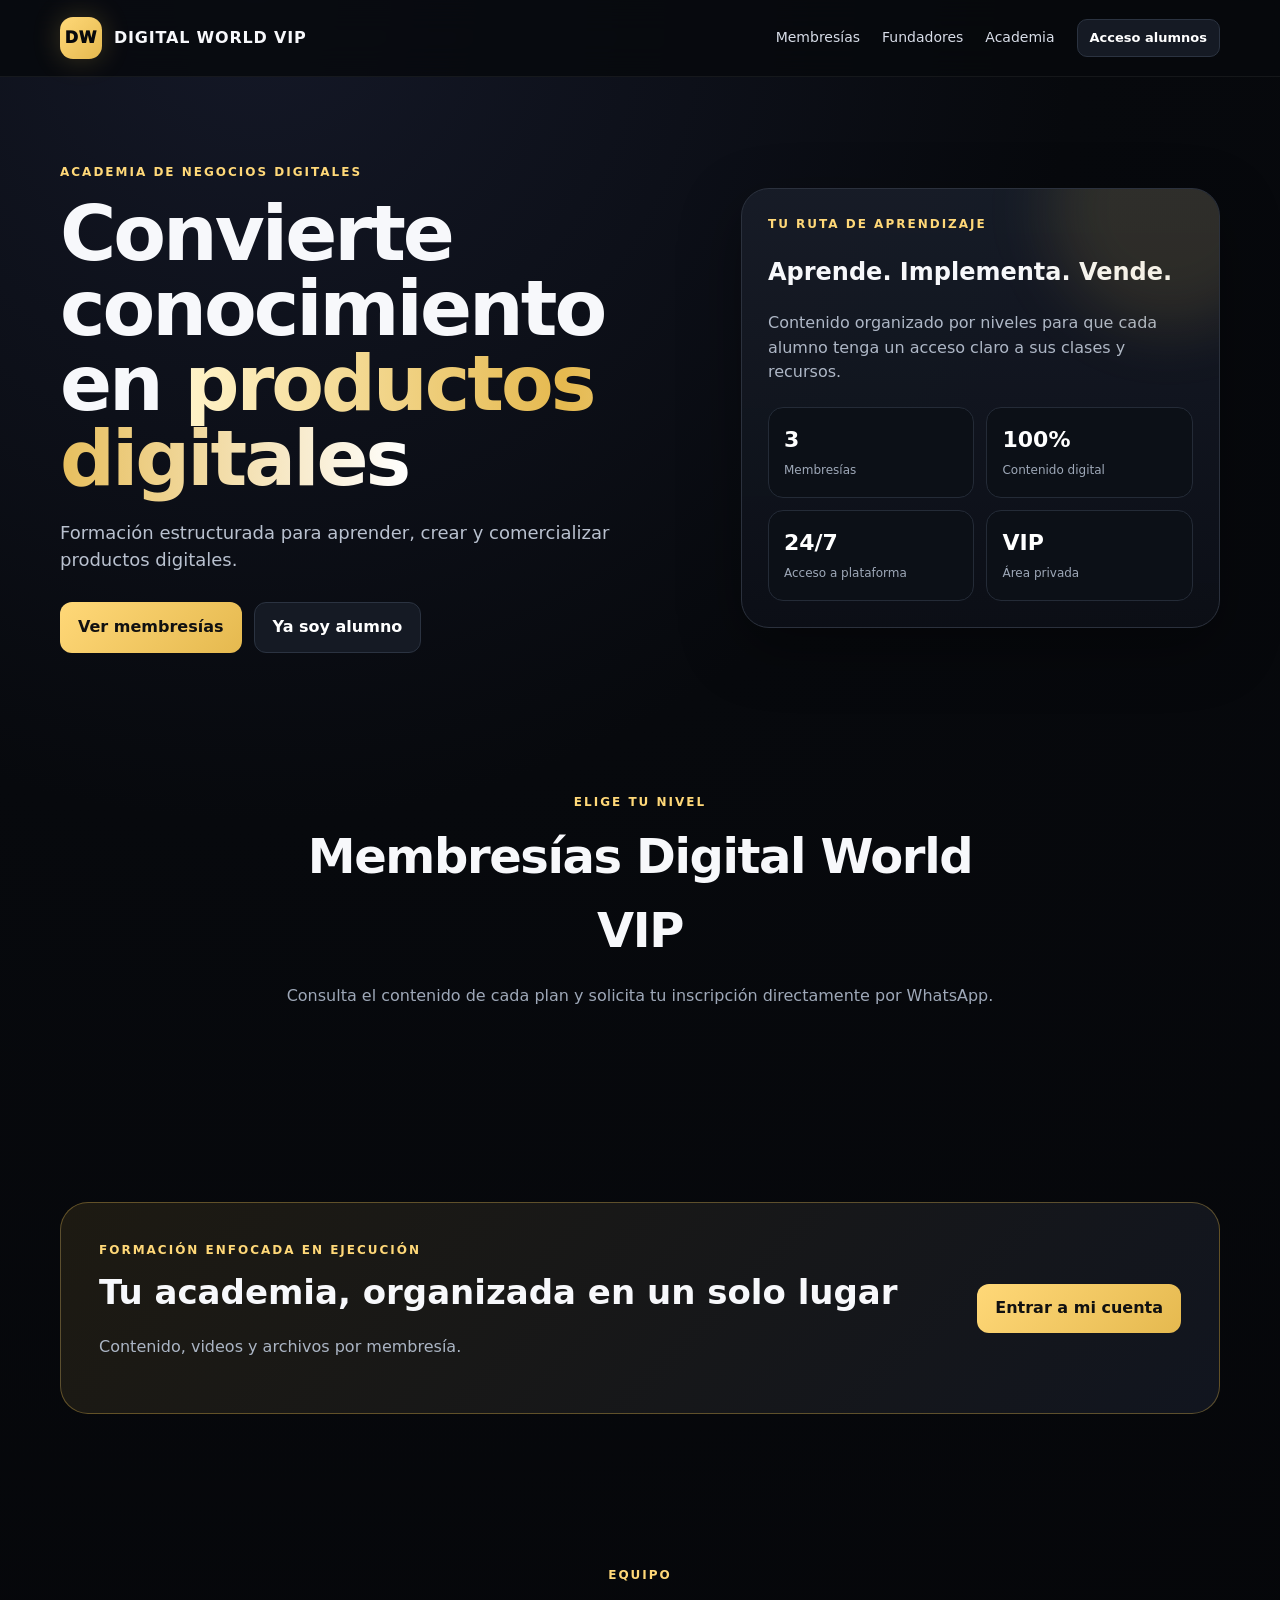
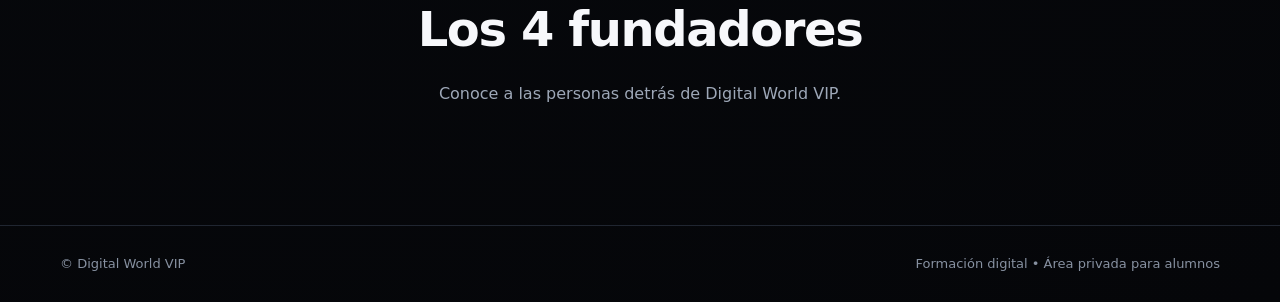
==== index.html @ e7e6d7f5 "Primera versión Digital World VIP" ====
<!doctype html><html lang="es"><head><meta charset="utf-8"><meta name="viewport" content="width=device-width,initial-scale=1"><title>Digital World VIP | Academia Digital</title><meta name="description" content="Academia de formación en productos digitales y negocios por internet."><link rel="stylesheet" href="/styles.css"><script src="/config.js"></script></head><body>
<header class="topbar"><div class="container nav"><a class="brand" href="/"><span class="brand-mark">DW</span><span id="brandName">DIGITAL WORLD VIP</span></a><nav class="navlinks"><a href="#membresias">Membresías</a><a href="#fundadores">Fundadores</a><a href="#academia">Academia</a><a class="btn btn-dark btn-small" href="/login.html">Acceso alumnos</a></nav></div></header>
<main>
<section class="hero"><div class="container hero-grid"><div><div class="eyebrow">Academia de negocios digitales</div><h1 id="heroTitle">Convierte conocimiento en <span>productos digitales</span></h1><p class="lead" id="heroSub">Formación estructurada para aprender, crear y comercializar productos digitales.</p><div class="hero-actions"><a class="btn btn-primary" href="#membresias">Ver membresías</a><a class="btn btn-dark" href="/login.html">Ya soy alumno</a></div></div><div class="hero-card"><div class="eyebrow">Tu ruta de aprendizaje</div><h2>Aprende. Implementa. Vende.</h2><p style="color:#aeb7c6">Contenido organizado por niveles para que cada alumno tenga un acceso claro a sus clases y recursos.</p><div class="stat-grid"><div class="stat"><b>3</b><span>Membresías</span></div><div class="stat"><b>100%</b><span>Contenido digital</span></div><div class="stat"><b>24/7</b><span>Acceso a plataforma</span></div><div class="stat"><b>VIP</b><span>Área privada</span></div></div></div></div></section>
<section class="section" id="membresias"><div class="container"><div class="section-title"><div class="eyebrow">Elige tu nivel</div><h2>Membresías Digital World VIP</h2><p>Consulta el contenido de cada plan y solicita tu inscripción directamente por WhatsApp.</p></div><div class="plans" id="plans"></div></div></section>
<section class="section" id="academia"><div class="container"><div class="cta"><div><div class="eyebrow">Formación enfocada en ejecución</div><h2 style="font-size:34px;margin:6px 0 10px">Tu academia, organizada en un solo lugar</h2><p id="aboutText" style="color:#abb5c4;max-width:760px">Contenido, videos y archivos por membresía.</p></div><a class="btn btn-primary" href="/login.html">Entrar a mi cuenta</a></div></div></section>
<section class="section" id="fundadores"><div class="container"><div class="section-title"><div class="eyebrow">Equipo</div><h2>Los 4 fundadores</h2><p>Conoce a las personas detrás de Digital World VIP.</p></div><div class="founders" id="founders"></div></div></section>
</main><footer class="footer"><div class="container footer-row"><span>© <span id="year"></span> Digital World VIP</span><span>Formación digital • Área privada para alumnos</span></div></footer>
<script type="module" src="/js/home.js"></script></body></html>
---- styles.css ----
:root{
  --bg:#07090d;--panel:#10141d;--panel2:#151b26;--text:#f7f8fb;--muted:#9ea8b8;
  --gold:#e5b94f;--gold2:#ffd878;--bronze:#c17a4a;--diamond:#a9e9ff;--line:#252c39;
  --ok:#49d18b;--danger:#ff6b6b;--shadow:0 20px 60px rgba(0,0,0,.35)
}
*{box-sizing:border-box}html{scroll-behavior:smooth}body{margin:0;font-family:Inter,system-ui,-apple-system,Segoe UI,Roboto,Arial,sans-serif;background:radial-gradient(circle at 20% 0,#141827 0,#07090d 38%,#050609 100%);color:var(--text);line-height:1.55}a{color:inherit;text-decoration:none}button,input,textarea,select{font:inherit}img{max-width:100%;display:block}.container{width:min(1160px,92%);margin:auto}.topbar{position:sticky;top:0;z-index:50;background:rgba(7,9,13,.82);backdrop-filter:blur(16px);border-bottom:1px solid rgba(255,255,255,.06)}.nav{display:flex;align-items:center;justify-content:space-between;gap:20px;min-height:76px}.brand{display:flex;align-items:center;gap:12px;font-weight:900;letter-spacing:.8px}.brand-mark{width:42px;height:42px;border-radius:13px;display:grid;place-items:center;color:#08090c;background:linear-gradient(135deg,var(--gold2),var(--gold));font-weight:1000;box-shadow:0 0 28px rgba(229,185,79,.24)}.navlinks{display:flex;align-items:center;gap:22px;color:#d8dde8;font-size:14px}.btn{border:0;border-radius:12px;padding:12px 18px;cursor:pointer;font-weight:800;display:inline-flex;align-items:center;justify-content:center;gap:8px;transition:.2s}.btn:hover{transform:translateY(-1px)}.btn-primary{background:linear-gradient(135deg,var(--gold2),var(--gold));color:#111}.btn-dark{background:#151a24;color:#fff;border:1px solid #2b3341}.btn-danger{background:#2b1519;color:#ffb6bd;border:1px solid #60303a}.btn-small{padding:8px 12px;border-radius:10px;font-size:13px}.hero{padding:86px 0 64px}.hero-grid{display:grid;grid-template-columns:1.14fr .86fr;gap:46px;align-items:center}.eyebrow{text-transform:uppercase;letter-spacing:2px;font-size:12px;color:var(--gold2);font-weight:900}.hero h1{font-size:clamp(44px,6vw,78px);line-height:.98;margin:14px 0 22px;letter-spacing:-3px}.hero h1 span{background:linear-gradient(90deg,#fff3c9,var(--gold),#fff);-webkit-background-clip:text;background-clip:text;color:transparent}.lead{font-size:18px;color:#b9c1cf;max-width:760px}.hero-actions{display:flex;gap:12px;flex-wrap:wrap;margin-top:28px}.hero-card{border:1px solid #2b313d;background:linear-gradient(180deg,rgba(23,28,40,.94),rgba(12,15,22,.96));border-radius:28px;padding:26px;box-shadow:var(--shadow);position:relative;overflow:hidden}.hero-card:before{content:"";position:absolute;width:240px;height:240px;border-radius:50%;background:rgba(229,185,79,.12);filter:blur(30px);top:-100px;right:-70px}.stat-grid{display:grid;grid-template-columns:1fr 1fr;gap:12px;margin-top:22px}.stat{background:#0c1017;border:1px solid #242b37;border-radius:15px;padding:15px}.stat b{display:block;font-size:22px;color:#fff}.stat span{font-size:12px;color:var(--muted)}.section{padding:76px 0}.section-title{text-align:center;max-width:760px;margin:0 auto 42px}.section-title h2{font-size:clamp(30px,4vw,48px);margin:7px 0 12px;letter-spacing:-1.4px}.section-title p{color:var(--muted)}.plans{display:grid;grid-template-columns:repeat(3,1fr);gap:22px}.plan-card{border:1px solid #2b313d;background:linear-gradient(180deg,#111722,#0b0e14);border-radius:24px;padding:26px;position:relative;overflow:hidden;box-shadow:var(--shadow)}.plan-card.featured{transform:translateY(-10px);border-color:rgba(229,185,79,.75)}.plan-badge{display:inline-flex;border-radius:999px;padding:7px 11px;font-size:11px;font-weight:900;letter-spacing:1.4px;text-transform:uppercase}.badge-bronze{background:rgba(193,122,74,.15);color:#e7a577}.badge-gold{background:rgba(229,185,79,.15);color:#ffd878}.badge-diamond{background:rgba(169,233,255,.14);color:#bceeff}.plan-card h3{font-size:28px;margin:18px 0 8px}.plan-card p{color:var(--muted)}.price{margin:22px 0}.price strong{font-size:38px;letter-spacing:-1px}.price small{display:block;color:var(--muted)}.features{padding:0;list-style:none;margin:20px 0 26px}.features li{padding:10px 0;border-bottom:1px solid #222834;color:#dbe0e9}.features li:before{content:"✓";color:var(--ok);font-weight:900;margin-right:10px}.full{width:100%}.founders{display:grid;grid-template-columns:repeat(4,1fr);gap:18px}.founder{background:#10151e;border:1px solid #262d39;border-radius:20px;overflow:hidden}.founder-photo{aspect-ratio:4/4.3;background:linear-gradient(145deg,#242b38,#10141b);display:grid;place-items:center;color:#6f7888;font-weight:800}.founder-body{padding:18px}.founder-body h4{margin:0 0 4px;font-size:19px}.founder-body .role{color:var(--gold2);font-size:12px;font-weight:800}.founder-body p{color:var(--muted);font-size:13px}.cta{background:linear-gradient(135deg,#1d1a12,#11151f);border:1px solid rgba(229,185,79,.35);border-radius:28px;padding:38px;display:flex;align-items:center;justify-content:space-between;gap:30px}.footer{border-top:1px solid #202631;padding:28px 0;color:#8791a1;font-size:13px}.footer-row{display:flex;justify-content:space-between;gap:20px;flex-wrap:wrap}.page{min-height:100vh;padding:40px 0 80px}.auth-wrap{width:min(480px,92%);margin:50px auto}.panel{background:#0e131b;border:1px solid #29313e;border-radius:22px;padding:24px;box-shadow:var(--shadow)}.panel h1,.panel h2,.panel h3{margin-top:0}.field{display:flex;flex-direction:column;gap:7px;margin-bottom:15px}.field label{font-size:13px;font-weight:800;color:#d6dbe5}.field input,.field textarea,.field select{width:100%;background:#080b10;border:1px solid #303847;border-radius:11px;color:#fff;padding:12px 13px;outline:none}.field textarea{min-height:110px;resize:vertical}.field input:focus,.field textarea:focus,.field select:focus{border-color:#8c7540}.notice{padding:12px 14px;border-radius:12px;background:#111722;border:1px solid #2b3443;color:#bcc6d4;font-size:13px}.notice.ok{border-color:#23563c;color:#a7f0c8;background:#0d1c15}.notice.error{border-color:#663039;color:#ffc3c9;background:#1d0e11}.hidden{display:none!important}.app-shell{display:grid;grid-template-columns:250px 1fr;min-height:100vh}.sidebar{background:#090c11;border-right:1px solid #222936;padding:22px;position:sticky;top:0;height:100vh}.sidebar .brand{margin-bottom:28px}.side-nav{display:flex;flex-direction:column;gap:7px}.side-nav button{width:100%;text-align:left;background:transparent;color:#aeb7c6;border:0;padding:11px 12px;border-radius:10px;cursor:pointer}.side-nav button.active,.side-nav button:hover{background:#151b25;color:#fff}.main{padding:28px}.main-head{display:flex;justify-content:space-between;align-items:center;gap:20px;margin-bottom:24px}.grid-2{display:grid;grid-template-columns:1fr 1fr;gap:18px}.grid-3{display:grid;grid-template-columns:repeat(3,1fr);gap:18px}.metric{padding:18px;background:#10151e;border:1px solid #252d3a;border-radius:16px}.metric span{color:var(--muted);font-size:12px}.metric strong{display:block;font-size:26px;margin-top:5px}.table-wrap{overflow:auto;border:1px solid #29313e;border-radius:16px}.table{width:100%;border-collapse:collapse;min-width:720px;background:#0d1118}.table th,.table td{padding:12px 13px;text-align:left;border-bottom:1px solid #242b37;font-size:13px}.table th{color:#aeb8c7;background:#101620}.table td{color:#d9dfe8}.tag{display:inline-flex;padding:5px 9px;border-radius:999px;background:#19212d;color:#cdd7e5;font-size:11px;font-weight:800}.toolbar{display:flex;gap:9px;flex-wrap:wrap;margin:12px 0 18px}.modal-backdrop{position:fixed;inset:0;background:rgba(0,0,0,.7);display:grid;place-items:center;z-index:100;padding:18px}.modal{width:min(620px,100%);max-height:90vh;overflow:auto;background:#0d1219;border:1px solid #303947;border-radius:20px;padding:22px}.lesson{background:#10161f;border:1px solid #29313e;border-radius:16px;padding:18px;margin-bottom:14px}.lesson h3{margin:0 0 6px}.lesson p{color:var(--muted)}.video{aspect-ratio:16/9;background:#07090d;border:1px solid #29313e;border-radius:14px;display:grid;place-items:center;overflow:hidden;margin-top:12px}.video video{width:100%;height:100%}.top-actions{display:flex;gap:10px;align-items:center}.mobile-menu{display:none}
@media(max-width:920px){.hero-grid,.plans,.founders,.grid-2,.grid-3{grid-template-columns:1fr}.founders{grid-template-columns:1fr 1fr}.navlinks{display:none}.hero-card{margin-top:10px}.plan-card.featured{transform:none}.app-shell{grid-template-columns:1fr}.sidebar{position:relative;height:auto;border-right:0;border-bottom:1px solid #222936}.main{padding:18px}.side-nav{display:grid;grid-template-columns:repeat(2,1fr)}.cta{flex-direction:column;align-items:flex-start}}
@media(max-width:560px){.founders{grid-template-columns:1fr}.hero{padding-top:56px}.hero h1{letter-spacing:-2px}.cta{padding:25px}.main-head{align-items:flex-start;flex-direction:column}.top-actions{width:100%;flex-wrap:wrap}}
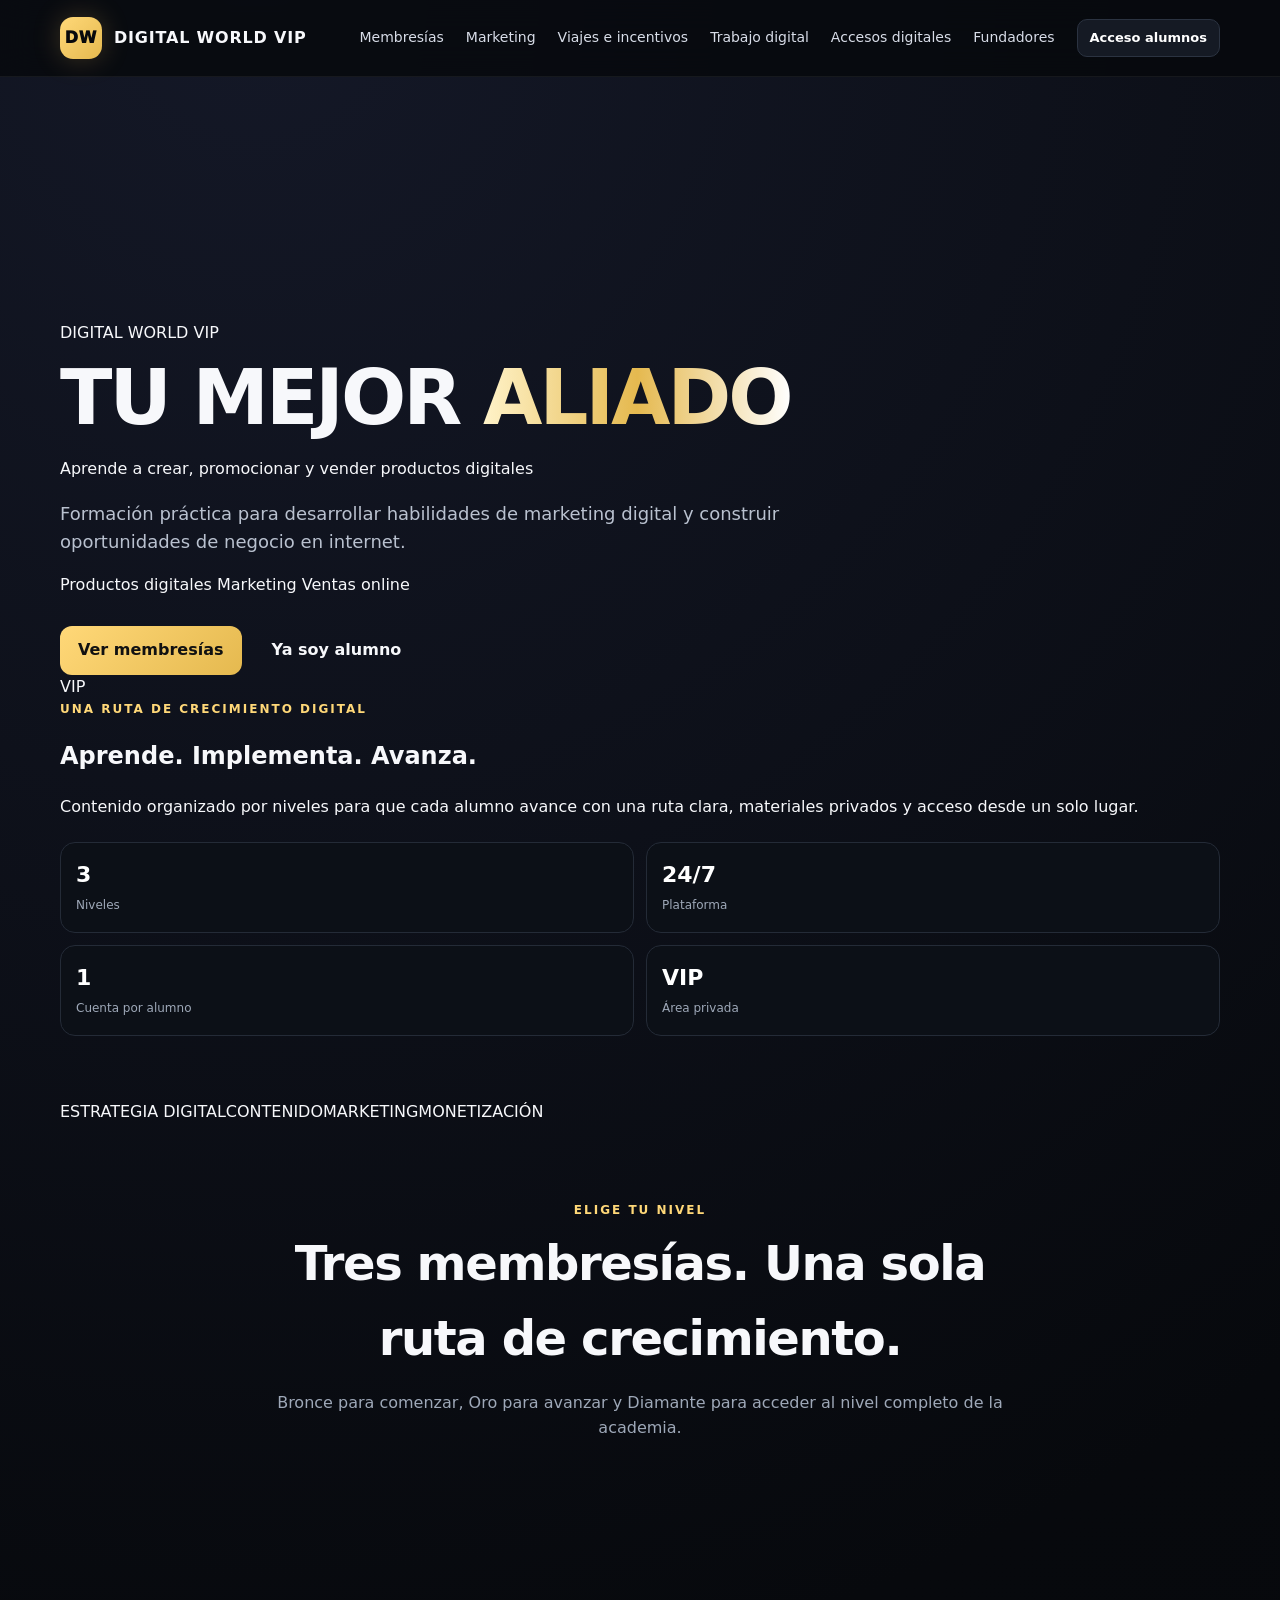
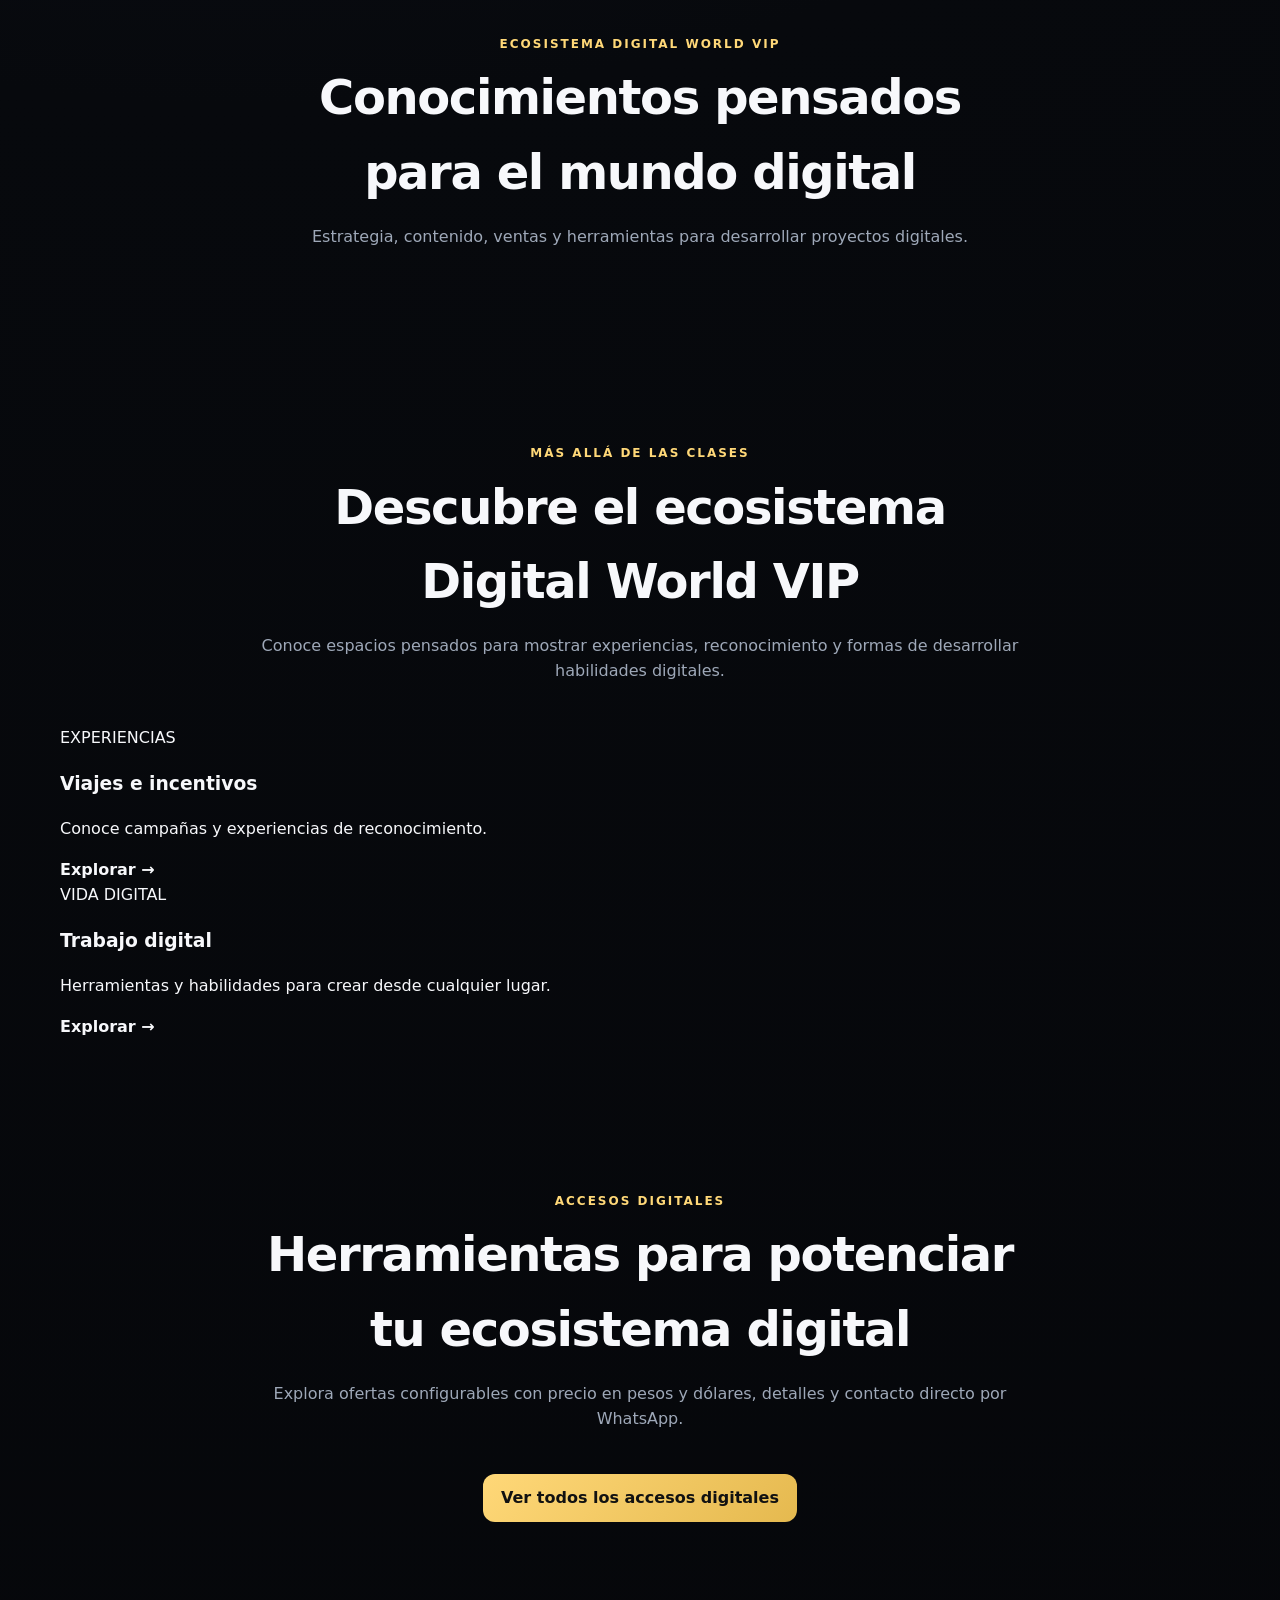
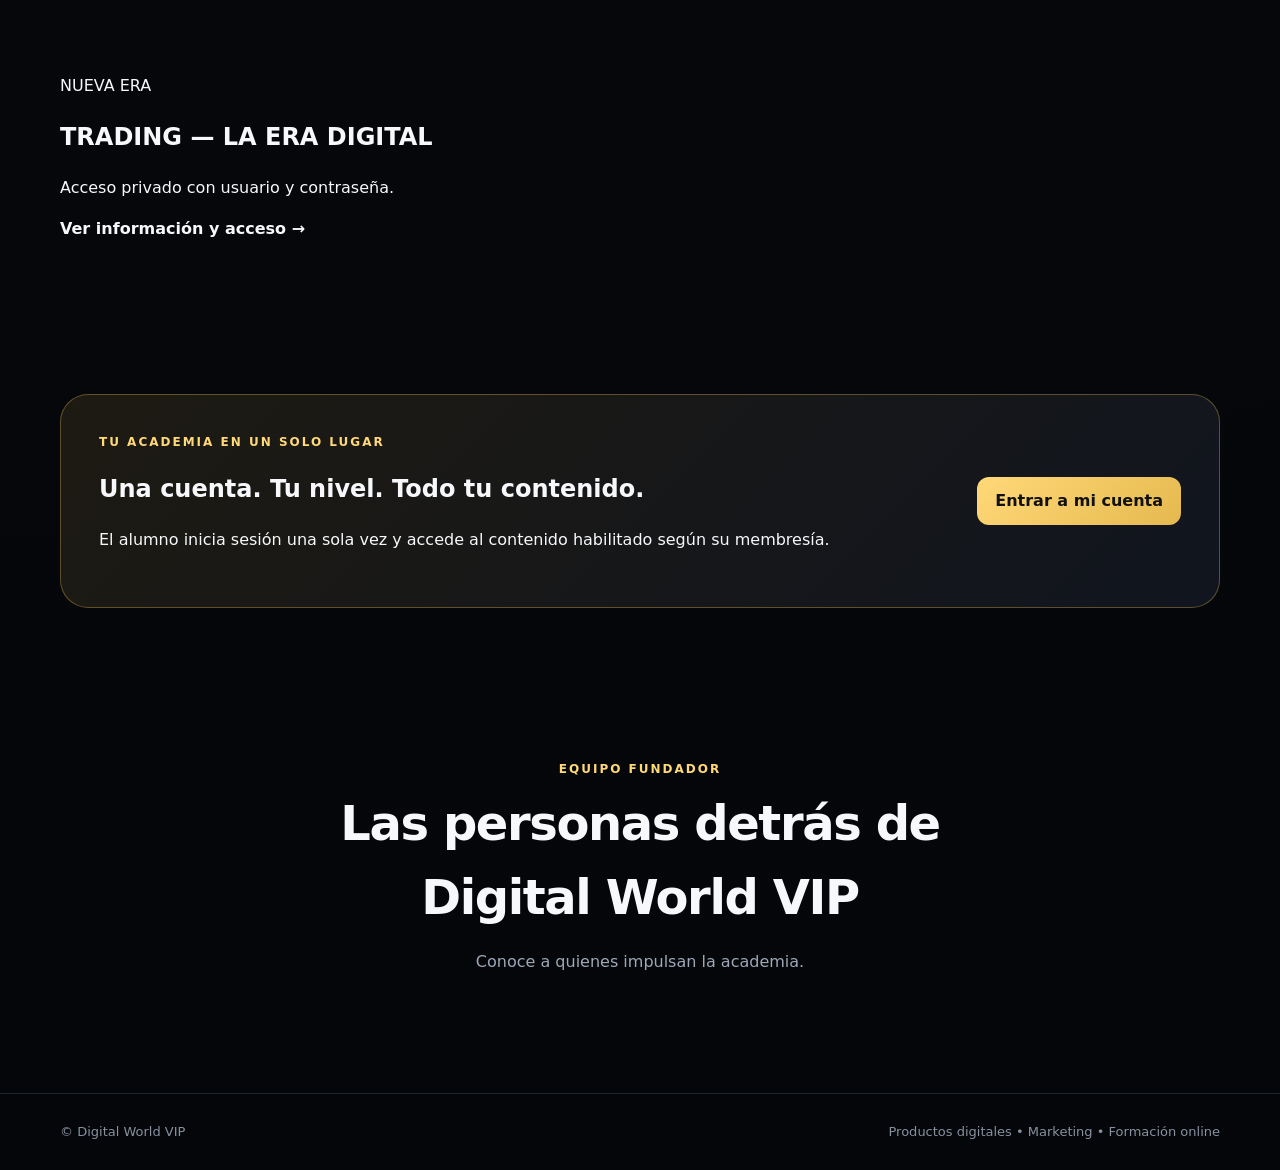
==== commit 8755ff8e: "Update index.html" ====
--- a/index.html
+++ b/index.html
@@ -1,9 +1,176 @@
-<!doctype html><html lang="es"><head><meta charset="utf-8"><meta name="viewport" content="width=device-width,initial-scale=1"><title>Digital World VIP | Academia Digital</title><meta name="description" content="Academia de formación en productos digitales y negocios por internet."><link rel="stylesheet" href="/styles.css"><script src="/config.js"></script></head><body>
-<header class="topbar"><div class="container nav"><a class="brand" href="/"><span class="brand-mark">DW</span><span id="brandName">DIGITAL WORLD VIP</span></a><nav class="navlinks"><a href="#membresias">Membresías</a><a href="#fundadores">Fundadores</a><a href="#academia">Academia</a><a class="btn btn-dark btn-small" href="/login.html">Acceso alumnos</a></nav></div></header>
+<!doctype html>
+<html lang="es">
+<head>
+  <meta charset="utf-8">
+  <meta name="viewport" content="width=device-width,initial-scale=1">
+  <title>Digital World VIP | Academia Digital</title>
+  <meta name="description" content="Academia de formación en productos digitales, marketing y negocios por internet.">
+  <link rel="stylesheet" href="/styles.css">
+  <script src="/config.js"></script>
+</head>
+<body>
+<header class="topbar topbar-premium">
+  <div class="container nav">
+    <a class="brand brand-premium" href="/">
+      <span class="brand-mark">DW</span>
+      <span id="brandName">DIGITAL WORLD VIP</span>
+    </a>
+    <nav class="navlinks">
+      <a href="#membresias">Membresías</a>
+      <a href="#ecosistema">Marketing</a>
+      <a id="travelNav" href="/viajes.html">Viajes e incentivos</a>
+      <a id="lifestyleNav" href="/estilo-vida.html">Trabajo digital</a>
+      <a href="/ofertas.html">Accesos digitales</a>
+      <a href="#fundadores">Fundadores</a>
+      <a class="btn btn-dark btn-small" href="/login.html">Acceso alumnos</a>
+    </nav>
+  </div>
+</header>
+
 <main>
-<section class="hero"><div class="container hero-grid"><div><div class="eyebrow">Academia de negocios digitales</div><h1 id="heroTitle">Convierte conocimiento en <span>productos digitales</span></h1><p class="lead" id="heroSub">Formación estructurada para aprender, crear y comercializar productos digitales.</p><div class="hero-actions"><a class="btn btn-primary" href="#membresias">Ver membresías</a><a class="btn btn-dark" href="/login.html">Ya soy alumno</a></div></div><div class="hero-card"><div class="eyebrow">Tu ruta de aprendizaje</div><h2>Aprende. Implementa. Vende.</h2><p style="color:#aeb7c6">Contenido organizado por niveles para que cada alumno tenga un acceso claro a sus clases y recursos.</p><div class="stat-grid"><div class="stat"><b>3</b><span>Membresías</span></div><div class="stat"><b>100%</b><span>Contenido digital</span></div><div class="stat"><b>24/7</b><span>Acceso a plataforma</span></div><div class="stat"><b>VIP</b><span>Área privada</span></div></div></div></div></section>
-<section class="section" id="membresias"><div class="container"><div class="section-title"><div class="eyebrow">Elige tu nivel</div><h2>Membresías Digital World VIP</h2><p>Consulta el contenido de cada plan y solicita tu inscripción directamente por WhatsApp.</p></div><div class="plans" id="plans"></div></div></section>
-<section class="section" id="academia"><div class="container"><div class="cta"><div><div class="eyebrow">Formación enfocada en ejecución</div><h2 style="font-size:34px;margin:6px 0 10px">Tu academia, organizada en un solo lugar</h2><p id="aboutText" style="color:#abb5c4;max-width:760px">Contenido, videos y archivos por membresía.</p></div><a class="btn btn-primary" href="/login.html">Entrar a mi cuenta</a></div></div></section>
-<section class="section" id="fundadores"><div class="container"><div class="section-title"><div class="eyebrow">Equipo</div><h2>Los 4 fundadores</h2><p>Conoce a las personas detrás de Digital World VIP.</p></div><div class="founders" id="founders"></div></div></section>
-</main><footer class="footer"><div class="container footer-row"><span>© <span id="year"></span> Digital World VIP</span><span>Formación digital • Área privada para alumnos</span></div></footer>
-<script type="module" src="/js/home.js"></script></body></html>
+  <section class="hero hero-video" id="inicio">
+    <video id="heroVideo" class="hero-bg-video" autoplay muted loop playsinline preload="metadata">
+      <source id="heroVideoSource" src="" type="video/mp4">
+    </video>
+    <div id="heroPoster" class="hero-poster"></div>
+    <div class="hero-shade"></div>
+    <div class="hero-glow"></div>
+
+    <div class="container hero-premium-grid">
+      <div class="hero-copy">
+        <div class="hero-brandline" id="heroBrandline">DIGITAL WORLD VIP</div>
+        <h1 class="hero-main-title" id="heroSlogan">TU MEJOR <span>ALIADO</span></h1>
+        <p class="hero-dynamic-title" id="heroTitle">Aprende a crear, promocionar y vender productos digitales</p>
+        <p class="lead hero-lead" id="heroSub">Formación práctica para desarrollar habilidades de marketing digital y construir oportunidades de negocio en internet.</p>
+        <div class="hero-pills">
+          <span>Productos digitales</span>
+          <span>Marketing</span>
+          <span>Ventas online</span>
+        </div>
+        <div class="hero-actions">
+          <a class="btn btn-primary btn-glow" href="#membresias">Ver membresías</a>
+          <a class="btn btn-glass" href="/login.html">Ya soy alumno</a>
+        </div>
+      </div>
+
+      <aside class="hero-lux-card">
+        <div class="lux-icon">VIP</div>
+        <div class="eyebrow">Una ruta de crecimiento digital</div>
+        <h2>Aprende. Implementa. Avanza.</h2>
+        <p>Contenido organizado por niveles para que cada alumno avance con una ruta clara, materiales privados y acceso desde un solo lugar.</p>
+        <div class="stat-grid premium-stats">
+          <div class="stat"><b>3</b><span>Niveles</span></div>
+          <div class="stat"><b>24/7</b><span>Plataforma</span></div>
+          <div class="stat"><b>1</b><span>Cuenta por alumno</span></div>
+          <div class="stat"><b>VIP</b><span>Área privada</span></div>
+        </div>
+      </aside>
+    </div>
+  </section>
+
+  <section class="premium-strip">
+    <div class="container premium-strip-inner">
+      <span>ESTRATEGIA DIGITAL</span><i></i><span>CONTENIDO</span><i></i><span>MARKETING</span><i></i><span>MONETIZACIÓN</span>
+    </div>
+  </section>
+
+  <section class="section memberships-premium" id="membresias">
+    <div class="container">
+      <div class="section-title">
+        <div class="eyebrow">Elige tu nivel</div>
+        <h2>Tres membresías. Una sola ruta de crecimiento.</h2>
+        <p>Bronce para comenzar, Oro para avanzar y Diamante para acceder al nivel completo de la academia.</p>
+      </div>
+      <div class="plans" id="plans"></div>
+    </div>
+  </section>
+
+  <section class="section ecosystem" id="ecosistema">
+    <div class="container">
+      <div class="section-title left-title">
+        <div class="eyebrow" id="marketingEyebrow">Ecosistema Digital World VIP</div>
+        <h2 id="marketingTitle">Conocimientos pensados para el mundo digital</h2>
+        <p id="marketingSubtitle">Estrategia, contenido, ventas y herramientas para desarrollar proyectos digitales.</p>
+      </div>
+      <div class="marketing-grid" id="marketingCards"></div>
+    </div>
+  </section>
+
+  <section class="section explore-section" id="experiencias">
+    <div class="container">
+      <div class="section-title">
+        <div class="eyebrow">Más allá de las clases</div>
+        <h2>Descubre el ecosistema Digital World VIP</h2>
+        <p>Conoce espacios pensados para mostrar experiencias, reconocimiento y formas de desarrollar habilidades digitales.</p>
+      </div>
+      <div class="explore-grid">
+        <a id="travelPromo" class="explore-card explore-travel" href="/viajes.html">
+          <div class="explore-bg" id="travelPromoBg"></div>
+          <div class="explore-overlay"></div>
+          <div class="explore-content"><span>EXPERIENCIAS</span><h3 id="travelPromoTitle">Viajes e incentivos</h3><p id="travelPromoText">Conoce campañas y experiencias de reconocimiento.</p><b>Explorar →</b></div>
+        </a>
+        <a id="lifestylePromo" class="explore-card explore-work" href="/estilo-vida.html">
+          <div class="explore-bg" id="lifestylePromoBg"></div>
+          <div class="explore-overlay"></div>
+          <div class="explore-content"><span>VIDA DIGITAL</span><h3 id="lifestylePromoTitle">Trabajo digital</h3><p id="lifestylePromoText">Herramientas y habilidades para crear desde cualquier lugar.</p><b>Explorar →</b></div>
+        </a>
+      </div>
+    </div>
+  </section>
+
+
+  <section class="section digital-access-home" id="accesos-digitales">
+    <div class="container">
+      <div class="section-title">
+        <div class="eyebrow">ACCESOS DIGITALES</div>
+        <h2>Herramientas para potenciar tu ecosistema digital</h2>
+        <p>Explora ofertas configurables con precio en pesos y dólares, detalles y contacto directo por WhatsApp.</p>
+      </div>
+      <div id="digitalOffersPreview" class="offer-preview-grid"></div>
+      <div style="text-align:center;margin-top:26px"><a class="btn btn-primary btn-glow" href="/ofertas.html">Ver todos los accesos digitales</a></div>
+    </div>
+  </section>
+
+  <section class="section trading-home-section">
+    <div class="container">
+      <a id="tradingPromoHome" class="trading-home-card" href="/trading.html">
+        <div id="tradingHomeBg" class="trading-home-bg"></div><div class="trading-home-overlay"></div>
+        <div class="trading-home-content"><span id="tradingHomeEyebrow">NUEVA ERA</span><h2 id="tradingHomeTitle">TRADING — LA ERA DIGITAL</h2><p id="tradingHomeText">Acceso privado con usuario y contraseña.</p><b>Ver información y acceso →</b></div>
+      </a>
+    </div>
+  </section>
+
+  <section class="section academy-premium" id="academia">
+    <div class="container">
+      <div class="cta cta-premium">
+        <div>
+          <div class="eyebrow">Tu academia en un solo lugar</div>
+          <h2>Una cuenta. Tu nivel. Todo tu contenido.</h2>
+          <p>El alumno inicia sesión una sola vez y accede al contenido habilitado según su membresía.</p>
+        </div>
+        <a class="btn btn-primary btn-glow" href="/login.html">Entrar a mi cuenta</a>
+      </div>
+    </div>
+  </section>
+
+  <section class="section founders-section" id="fundadores">
+    <div class="container">
+      <div class="section-title">
+        <div class="eyebrow">Equipo fundador</div>
+        <h2>Las personas detrás de Digital World VIP</h2>
+        <p>Conoce a quienes impulsan la academia.</p>
+      </div>
+      <div class="founders" id="founders"></div>
+    </div>
+  </section>
+</main>
+
+<footer class="footer footer-premium">
+  <div class="container footer-row">
+    <span>© <span id="year"></span> <span id="footerBrand">Digital World VIP</span></span>
+    <span>Productos digitales • Marketing • Formación online</span>
+  </div>
+</footer>
+<script type="module" src="/js/home.js"></script>
+</body>
+</html>
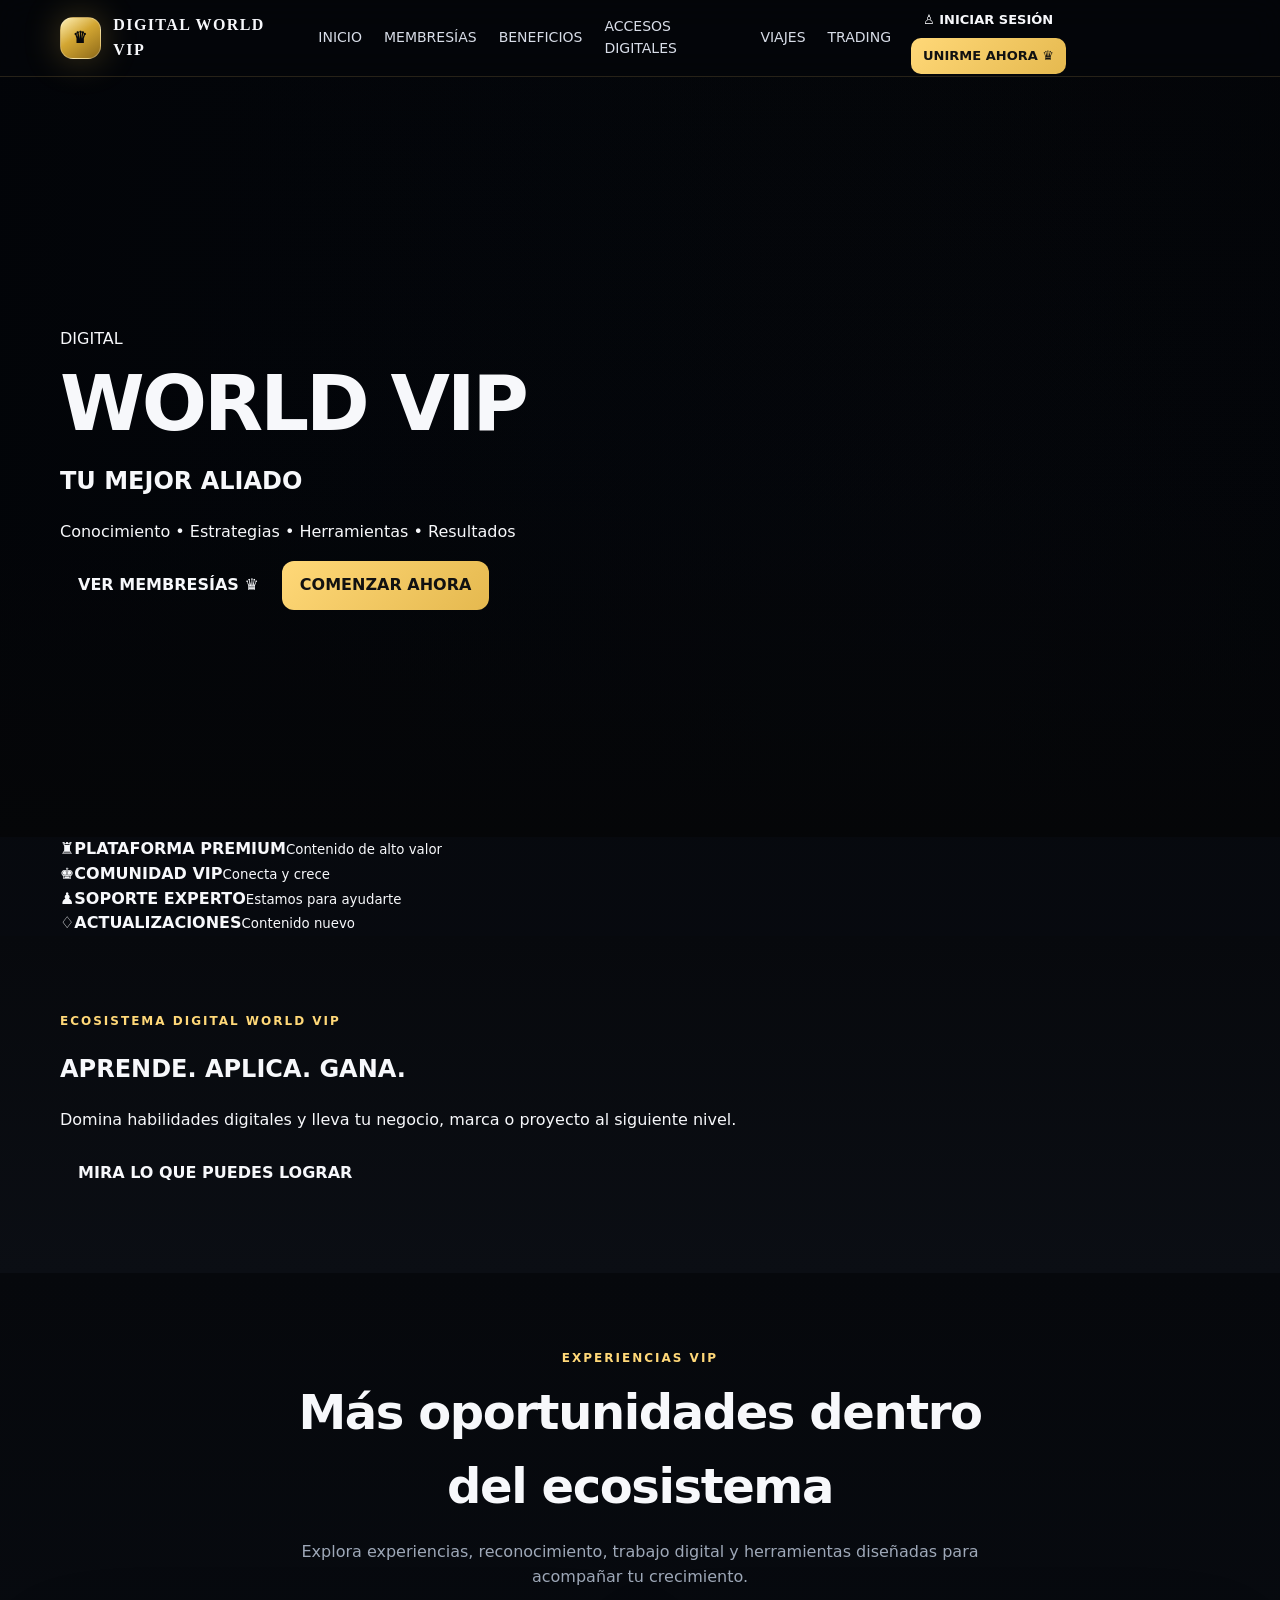
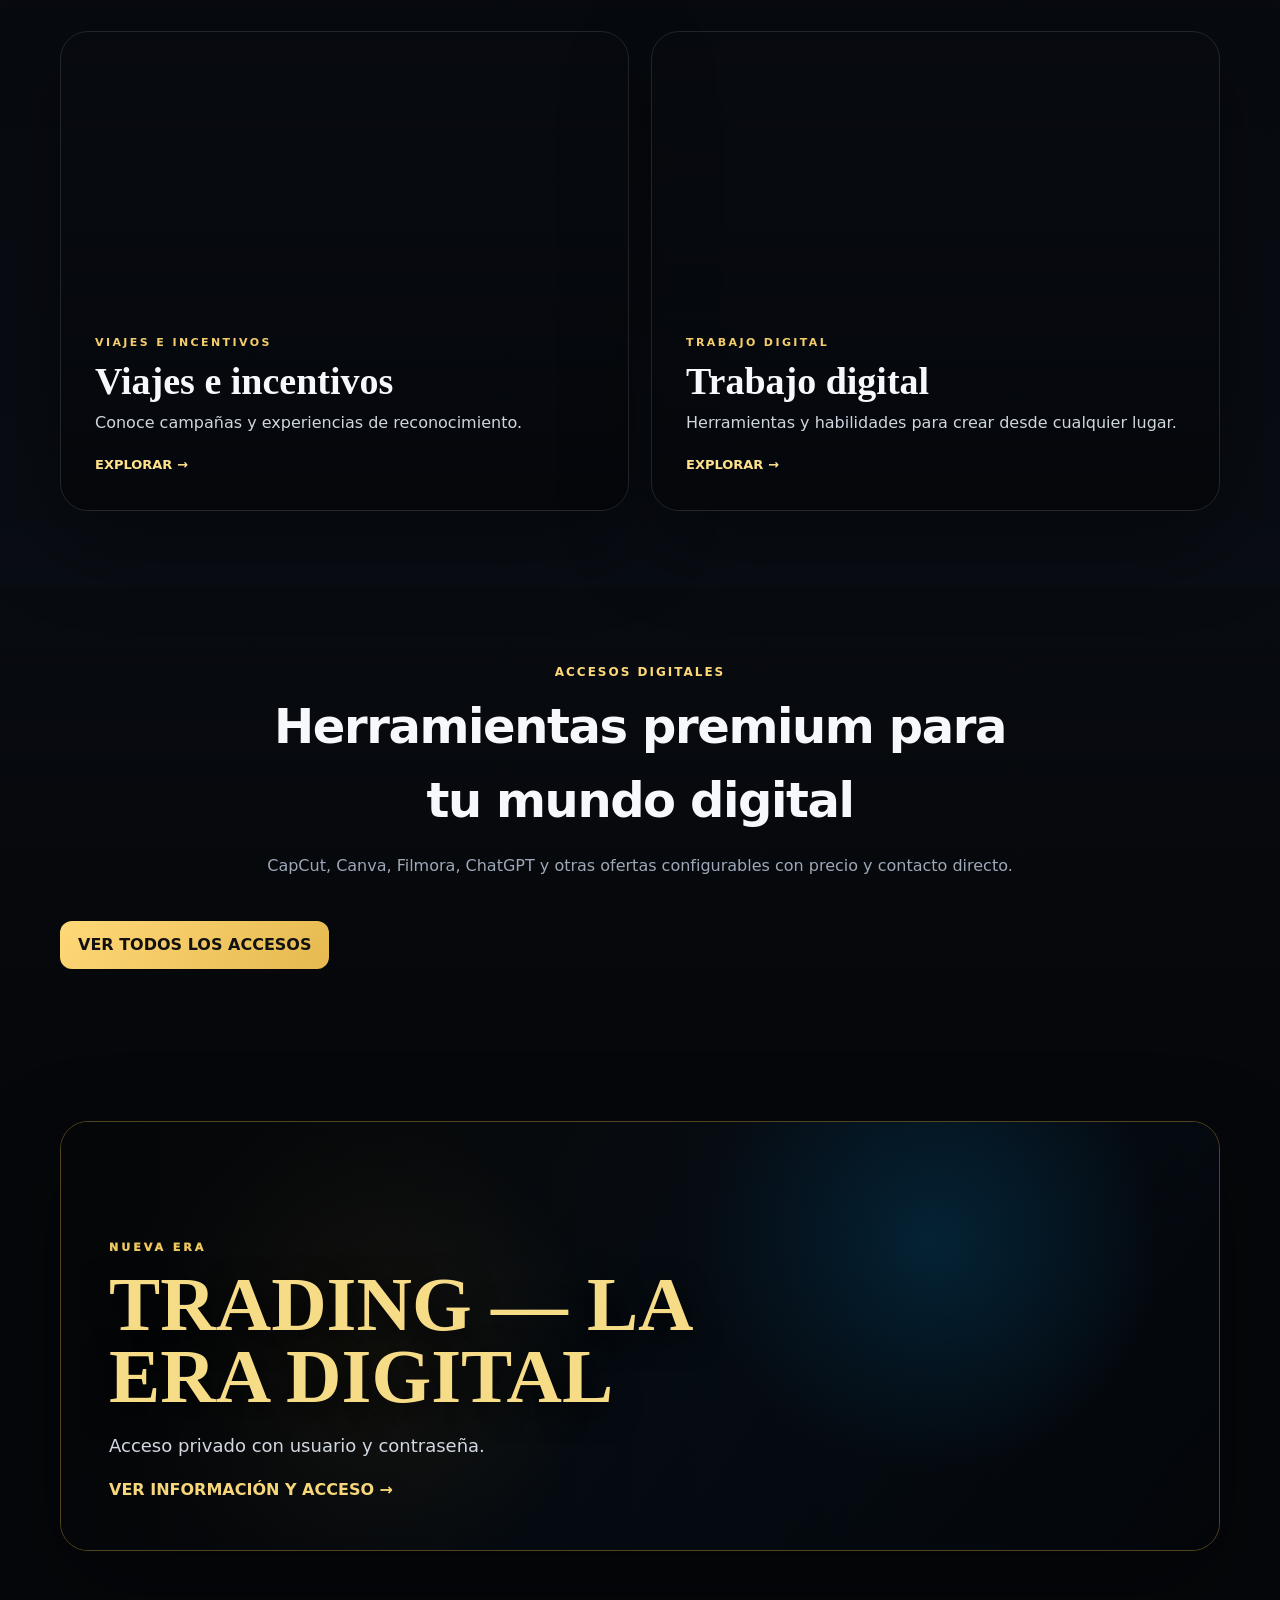
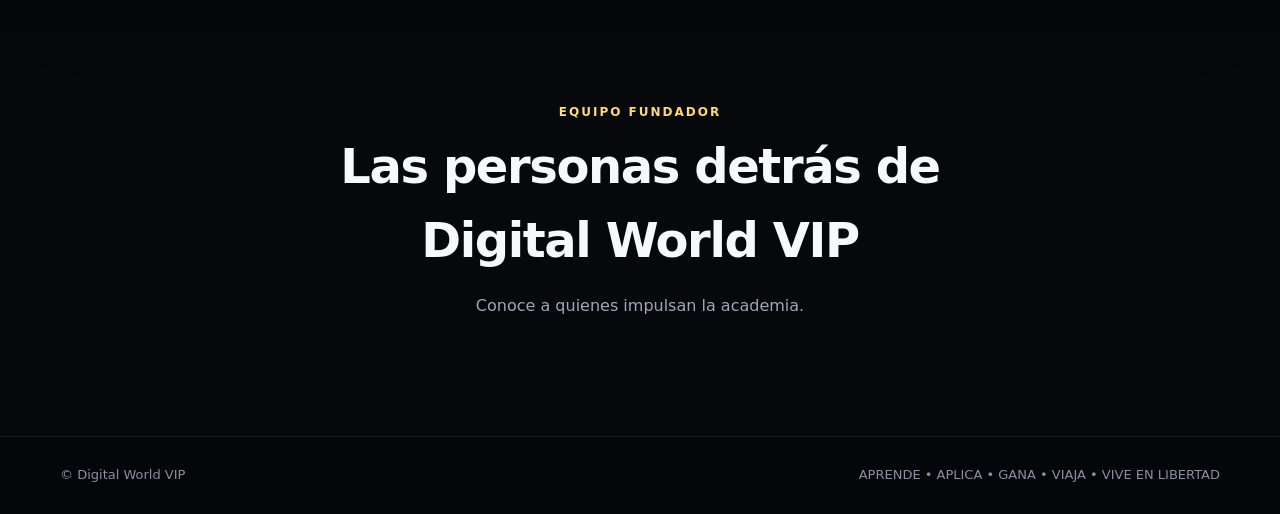
==== commit c343baf2: "Update index.html Aplicar portada premium V8 con video de ciudad" ====
--- a/index.html
+++ b/index.html
@@ -3,131 +3,112 @@
 <head>
   <meta charset="utf-8">
   <meta name="viewport" content="width=device-width,initial-scale=1">
-  <title>Digital World VIP | Academia Digital</title>
-  <meta name="description" content="Academia de formación en productos digitales, marketing y negocios por internet.">
+  <title>Digital World VIP | Academia Premium</title>
+  <meta name="description" content="Academia premium de productos digitales, marketing, negocios online y formación digital.">
   <link rel="stylesheet" href="/styles.css">
   <script src="/config.js"></script>
 </head>
-<body>
+<body class="dwv-premium-home">
 <header class="topbar topbar-premium">
   <div class="container nav">
     <a class="brand brand-premium" href="/">
-      <span class="brand-mark">DW</span>
+      <span class="brand-mark">♛</span>
       <span id="brandName">DIGITAL WORLD VIP</span>
     </a>
-    <nav class="navlinks">
-      <a href="#membresias">Membresías</a>
-      <a href="#ecosistema">Marketing</a>
-      <a id="travelNav" href="/viajes.html">Viajes e incentivos</a>
-      <a id="lifestyleNav" href="/estilo-vida.html">Trabajo digital</a>
-      <a href="/ofertas.html">Accesos digitales</a>
-      <a href="#fundadores">Fundadores</a>
-      <a class="btn btn-dark btn-small" href="/login.html">Acceso alumnos</a>
+    <nav class="navlinks premium-navlinks">
+      <a class="active" href="#inicio">INICIO</a>
+      <a href="#membresias">MEMBRESÍAS</a>
+      <a href="#ecosistema">BENEFICIOS</a>
+      <a href="/ofertas.html">ACCESOS DIGITALES</a>
+      <a href="/viajes.html">VIAJES</a>
+      <a href="/trading.html">TRADING</a>
     </nav>
+    <div class="nav-cta-group">
+      <a class="btn btn-outline-gold btn-small" href="/login.html">♙ INICIAR SESIÓN</a>
+      <a class="btn btn-primary btn-small" href="#membresias">UNIRME AHORA ♛</a>
+    </div>
   </div>
 </header>
 
 <main>
-  <section class="hero hero-video" id="inicio">
+  <section class="hero hero-video hero-approved" id="inicio">
     <video id="heroVideo" class="hero-bg-video" autoplay muted loop playsinline preload="metadata">
       <source id="heroVideoSource" src="" type="video/mp4">
     </video>
     <div id="heroPoster" class="hero-poster"></div>
-    <div class="hero-shade"></div>
-    <div class="hero-glow"></div>
+    <div class="hero-shade hero-approved-shade"></div>
+    <div class="hero-approved-vignette"></div>
 
-    <div class="container hero-premium-grid">
-      <div class="hero-copy">
-        <div class="hero-brandline" id="heroBrandline">DIGITAL WORLD VIP</div>
-        <h1 class="hero-main-title" id="heroSlogan">TU MEJOR <span>ALIADO</span></h1>
-        <p class="hero-dynamic-title" id="heroTitle">Aprende a crear, promocionar y vender productos digitales</p>
-        <p class="lead hero-lead" id="heroSub">Formación práctica para desarrollar habilidades de marketing digital y construir oportunidades de negocio en internet.</p>
-        <div class="hero-pills">
-          <span>Productos digitales</span>
-          <span>Marketing</span>
-          <span>Ventas online</span>
-        </div>
-        <div class="hero-actions">
-          <a class="btn btn-primary btn-glow" href="#membresias">Ver membresías</a>
-          <a class="btn btn-glass" href="/login.html">Ya soy alumno</a>
+    <div class="container hero-approved-inner">
+      <div class="hero-approved-copy">
+        <div class="hero-approved-digital">DIGITAL</div>
+        <h1 class="hero-approved-world">WORLD VIP</h1>
+        <h2 class="hero-approved-slogan" id="heroSlogan">TU MEJOR ALIADO</h2>
+        <p class="hero-approved-meta">Conocimiento <span>•</span> Estrategias <span>•</span> Herramientas <span>•</span> Resultados</p>
+        <div class="hero-approved-actions">
+          <a class="btn btn-outline-gold" href="#membresias">VER MEMBRESÍAS ♛</a>
+          <a class="btn btn-primary" href="/login.html">COMENZAR AHORA</a>
         </div>
       </div>
-
-      <aside class="hero-lux-card">
-        <div class="lux-icon">VIP</div>
-        <div class="eyebrow">Una ruta de crecimiento digital</div>
-        <h2>Aprende. Implementa. Avanza.</h2>
-        <p>Contenido organizado por niveles para que cada alumno avance con una ruta clara, materiales privados y acceso desde un solo lugar.</p>
-        <div class="stat-grid premium-stats">
-          <div class="stat"><b>3</b><span>Niveles</span></div>
-          <div class="stat"><b>24/7</b><span>Plataforma</span></div>
-          <div class="stat"><b>1</b><span>Cuenta por alumno</span></div>
-          <div class="stat"><b>VIP</b><span>Área privada</span></div>
-        </div>
-      </aside>
     </div>
   </section>
 
-  <section class="premium-strip">
-    <div class="container premium-strip-inner">
-      <span>ESTRATEGIA DIGITAL</span><i></i><span>CONTENIDO</span><i></i><span>MARKETING</span><i></i><span>MONETIZACIÓN</span>
+  <section class="membership-stage" id="membresias">
+    <div class="container">
+      <div class="plans approved-plans" id="plans"></div>
     </div>
   </section>
 
-  <section class="section memberships-premium" id="membresias">
-    <div class="container">
-      <div class="section-title">
-        <div class="eyebrow">Elige tu nivel</div>
-        <h2>Tres membresías. Una sola ruta de crecimiento.</h2>
-        <p>Bronce para comenzar, Oro para avanzar y Diamante para acceder al nivel completo de la academia.</p>
-      </div>
-      <div class="plans" id="plans"></div>
+  <section class="premium-benefit-strip">
+    <div class="container premium-benefit-grid">
+      <div><span>♜</span><b>PLATAFORMA PREMIUM</b><small>Contenido de alto valor</small></div>
+      <div><span>♚</span><b>COMUNIDAD VIP</b><small>Conecta y crece</small></div>
+      <div><span>♟</span><b>SOPORTE EXPERTO</b><small>Estamos para ayudarte</small></div>
+      <div><span>♢</span><b>ACTUALIZACIONES</b><small>Contenido nuevo</small></div>
     </div>
   </section>
 
-  <section class="section ecosystem" id="ecosistema">
-    <div class="container">
-      <div class="section-title left-title">
-        <div class="eyebrow" id="marketingEyebrow">Ecosistema Digital World VIP</div>
-        <h2 id="marketingTitle">Conocimientos pensados para el mundo digital</h2>
-        <p id="marketingSubtitle">Estrategia, contenido, ventas y herramientas para desarrollar proyectos digitales.</p>
+  <section class="section ecosystem approved-ecosystem" id="ecosistema">
+    <div class="container approved-marketing-layout">
+      <div class="approved-marketing-copy">
+        <div class="eyebrow" id="marketingEyebrow">ECOSISTEMA DIGITAL WORLD VIP</div>
+        <h2 id="marketingTitle">APRENDE. <span>APLICA. GANA.</span></h2>
+        <p id="marketingSubtitle">Domina habilidades digitales y lleva tu negocio, marca o proyecto al siguiente nivel.</p>
+        <a class="btn btn-outline-gold" href="/login.html">MIRA LO QUE PUEDES LOGRAR</a>
       </div>
-      <div class="marketing-grid" id="marketingCards"></div>
+      <div class="marketing-grid approved-marketing-grid" id="marketingCards"></div>
     </div>
   </section>
 
   <section class="section explore-section" id="experiencias">
     <div class="container">
       <div class="section-title">
-        <div class="eyebrow">Más allá de las clases</div>
-        <h2>Descubre el ecosistema Digital World VIP</h2>
-        <p>Conoce espacios pensados para mostrar experiencias, reconocimiento y formas de desarrollar habilidades digitales.</p>
+        <div class="eyebrow">EXPERIENCIAS VIP</div>
+        <h2>Más oportunidades dentro del ecosistema</h2>
+        <p>Explora experiencias, reconocimiento, trabajo digital y herramientas diseñadas para acompañar tu crecimiento.</p>
       </div>
       <div class="explore-grid">
         <a id="travelPromo" class="explore-card explore-travel" href="/viajes.html">
-          <div class="explore-bg" id="travelPromoBg"></div>
-          <div class="explore-overlay"></div>
-          <div class="explore-content"><span>EXPERIENCIAS</span><h3 id="travelPromoTitle">Viajes e incentivos</h3><p id="travelPromoText">Conoce campañas y experiencias de reconocimiento.</p><b>Explorar →</b></div>
+          <div class="explore-bg" id="travelPromoBg"></div><div class="explore-overlay"></div>
+          <div class="explore-content"><span>VIAJES E INCENTIVOS</span><h3 id="travelPromoTitle">Viajes e incentivos</h3><p id="travelPromoText">Conoce campañas y experiencias de reconocimiento.</p><b>EXPLORAR →</b></div>
         </a>
         <a id="lifestylePromo" class="explore-card explore-work" href="/estilo-vida.html">
-          <div class="explore-bg" id="lifestylePromoBg"></div>
-          <div class="explore-overlay"></div>
-          <div class="explore-content"><span>VIDA DIGITAL</span><h3 id="lifestylePromoTitle">Trabajo digital</h3><p id="lifestylePromoText">Herramientas y habilidades para crear desde cualquier lugar.</p><b>Explorar →</b></div>
+          <div class="explore-bg" id="lifestylePromoBg"></div><div class="explore-overlay"></div>
+          <div class="explore-content"><span>TRABAJO DIGITAL</span><h3 id="lifestylePromoTitle">Trabajo digital</h3><p id="lifestylePromoText">Herramientas y habilidades para crear desde cualquier lugar.</p><b>EXPLORAR →</b></div>
         </a>
       </div>
     </div>
   </section>
 
-
   <section class="section digital-access-home" id="accesos-digitales">
     <div class="container">
       <div class="section-title">
         <div class="eyebrow">ACCESOS DIGITALES</div>
-        <h2>Herramientas para potenciar tu ecosistema digital</h2>
-        <p>Explora ofertas configurables con precio en pesos y dólares, detalles y contacto directo por WhatsApp.</p>
+        <h2>Herramientas premium para tu mundo digital</h2>
+        <p>CapCut, Canva, Filmora, ChatGPT y otras ofertas configurables con precio y contacto directo.</p>
       </div>
       <div id="digitalOffersPreview" class="offer-preview-grid"></div>
-      <div style="text-align:center;margin-top:26px"><a class="btn btn-primary btn-glow" href="/ofertas.html">Ver todos los accesos digitales</a></div>
+      <div class="center-action"><a class="btn btn-primary" href="/ofertas.html">VER TODOS LOS ACCESOS</a></div>
     </div>
   </section>
 
@@ -135,42 +116,20 @@
     <div class="container">
       <a id="tradingPromoHome" class="trading-home-card" href="/trading.html">
         <div id="tradingHomeBg" class="trading-home-bg"></div><div class="trading-home-overlay"></div>
-        <div class="trading-home-content"><span id="tradingHomeEyebrow">NUEVA ERA</span><h2 id="tradingHomeTitle">TRADING — LA ERA DIGITAL</h2><p id="tradingHomeText">Acceso privado con usuario y contraseña.</p><b>Ver información y acceso →</b></div>
+        <div class="trading-home-content"><span id="tradingHomeEyebrow">NUEVA ERA</span><h2 id="tradingHomeTitle">TRADING — LA ERA DIGITAL</h2><p id="tradingHomeText">Acceso privado con usuario y contraseña.</p><b>VER INFORMACIÓN Y ACCESO →</b></div>
       </a>
-    </div>
-  </section>
-
-  <section class="section academy-premium" id="academia">
-    <div class="container">
-      <div class="cta cta-premium">
-        <div>
-          <div class="eyebrow">Tu academia en un solo lugar</div>
-          <h2>Una cuenta. Tu nivel. Todo tu contenido.</h2>
-          <p>El alumno inicia sesión una sola vez y accede al contenido habilitado según su membresía.</p>
-        </div>
-        <a class="btn btn-primary btn-glow" href="/login.html">Entrar a mi cuenta</a>
-      </div>
     </div>
   </section>
 
   <section class="section founders-section" id="fundadores">
     <div class="container">
-      <div class="section-title">
-        <div class="eyebrow">Equipo fundador</div>
-        <h2>Las personas detrás de Digital World VIP</h2>
-        <p>Conoce a quienes impulsan la academia.</p>
-      </div>
+      <div class="section-title"><div class="eyebrow">EQUIPO FUNDADOR</div><h2>Las personas detrás de Digital World VIP</h2><p>Conoce a quienes impulsan la academia.</p></div>
       <div class="founders" id="founders"></div>
     </div>
   </section>
 </main>
 
-<footer class="footer footer-premium">
-  <div class="container footer-row">
-    <span>© <span id="year"></span> <span id="footerBrand">Digital World VIP</span></span>
-    <span>Productos digitales • Marketing • Formación online</span>
-  </div>
-</footer>
+<footer id="contacto" class="footer footer-premium"><div class="container footer-row"><span>© <span id="year"></span> <span id="footerBrand">Digital World VIP</span></span><span>APRENDE • APLICA • GANA • VIAJA • VIVE EN LIBERTAD</span></div></footer>
 <script type="module" src="/js/home.js"></script>
 </body>
 </html>
--- a/styles.css
+++ b/styles.css
@@ -6,3 +6,201 @@
 *{box-sizing:border-box}html{scroll-behavior:smooth}body{margin:0;font-family:Inter,system-ui,-apple-system,Segoe UI,Roboto,Arial,sans-serif;background:radial-gradient(circle at 20% 0,#141827 0,#07090d 38%,#050609 100%);color:var(--text);line-height:1.55}a{color:inherit;text-decoration:none}button,input,textarea,select{font:inherit}img{max-width:100%;display:block}.container{width:min(1160px,92%);margin:auto}.topbar{position:sticky;top:0;z-index:50;background:rgba(7,9,13,.82);backdrop-filter:blur(16px);border-bottom:1px solid rgba(255,255,255,.06)}.nav{display:flex;align-items:center;justify-content:space-between;gap:20px;min-height:76px}.brand{display:flex;align-items:center;gap:12px;font-weight:900;letter-spacing:.8px}.brand-mark{width:42px;height:42px;border-radius:13px;display:grid;place-items:center;color:#08090c;background:linear-gradient(135deg,var(--gold2),var(--gold));font-weight:1000;box-shadow:0 0 28px rgba(229,185,79,.24)}.navlinks{display:flex;align-items:center;gap:22px;color:#d8dde8;font-size:14px}.btn{border:0;border-radius:12px;padding:12px 18px;cursor:pointer;font-weight:800;display:inline-flex;align-items:center;justify-content:center;gap:8px;transition:.2s}.btn:hover{transform:translateY(-1px)}.btn-primary{background:linear-gradient(135deg,var(--gold2),var(--gold));color:#111}.btn-dark{background:#151a24;color:#fff;border:1px solid #2b3341}.btn-danger{background:#2b1519;color:#ffb6bd;border:1px solid #60303a}.btn-small{padding:8px 12px;border-radius:10px;font-size:13px}.hero{padding:86px 0 64px}.hero-grid{display:grid;grid-template-columns:1.14fr .86fr;gap:46px;align-items:center}.eyebrow{text-transform:uppercase;letter-spacing:2px;font-size:12px;color:var(--gold2);font-weight:900}.hero h1{font-size:clamp(44px,6vw,78px);line-height:.98;margin:14px 0 22px;letter-spacing:-3px}.hero h1 span{background:linear-gradient(90deg,#fff3c9,var(--gold),#fff);-webkit-background-clip:text;background-clip:text;color:transparent}.lead{font-size:18px;color:#b9c1cf;max-width:760px}.hero-actions{display:flex;gap:12px;flex-wrap:wrap;margin-top:28px}.hero-card{border:1px solid #2b313d;background:linear-gradient(180deg,rgba(23,28,40,.94),rgba(12,15,22,.96));border-radius:28px;padding:26px;box-shadow:var(--shadow);position:relative;overflow:hidden}.hero-card:before{content:"";position:absolute;width:240px;height:240px;border-radius:50%;background:rgba(229,185,79,.12);filter:blur(30px);top:-100px;right:-70px}.stat-grid{display:grid;grid-template-columns:1fr 1fr;gap:12px;margin-top:22px}.stat{background:#0c1017;border:1px solid #242b37;border-radius:15px;padding:15px}.stat b{display:block;font-size:22px;color:#fff}.stat span{font-size:12px;color:var(--muted)}.section{padding:76px 0}.section-title{text-align:center;max-width:760px;margin:0 auto 42px}.section-title h2{font-size:clamp(30px,4vw,48px);margin:7px 0 12px;letter-spacing:-1.4px}.section-title p{color:var(--muted)}.plans{display:grid;grid-template-columns:repeat(3,1fr);gap:22px}.plan-card{border:1px solid #2b313d;background:linear-gradient(180deg,#111722,#0b0e14);border-radius:24px;padding:26px;position:relative;overflow:hidden;box-shadow:var(--shadow)}.plan-card.featured{transform:translateY(-10px);border-color:rgba(229,185,79,.75)}.plan-badge{display:inline-flex;border-radius:999px;padding:7px 11px;font-size:11px;font-weight:900;letter-spacing:1.4px;text-transform:uppercase}.badge-bronze{background:rgba(193,122,74,.15);color:#e7a577}.badge-gold{background:rgba(229,185,79,.15);color:#ffd878}.badge-diamond{background:rgba(169,233,255,.14);color:#bceeff}.plan-card h3{font-size:28px;margin:18px 0 8px}.plan-card p{color:var(--muted)}.price{margin:22px 0}.price strong{font-size:38px;letter-spacing:-1px}.price small{display:block;color:var(--muted)}.features{padding:0;list-style:none;margin:20px 0 26px}.features li{padding:10px 0;border-bottom:1px solid #222834;color:#dbe0e9}.features li:before{content:"✓";color:var(--ok);font-weight:900;margin-right:10px}.full{width:100%}.founders{display:grid;grid-template-columns:repeat(4,1fr);gap:18px}.founder{background:#10151e;border:1px solid #262d39;border-radius:20px;overflow:hidden}.founder-photo{aspect-ratio:4/4.3;background:linear-gradient(145deg,#242b38,#10141b);display:grid;place-items:center;color:#6f7888;font-weight:800}.founder-body{padding:18px}.founder-body h4{margin:0 0 4px;font-size:19px}.founder-body .role{color:var(--gold2);font-size:12px;font-weight:800}.founder-body p{color:var(--muted);font-size:13px}.cta{background:linear-gradient(135deg,#1d1a12,#11151f);border:1px solid rgba(229,185,79,.35);border-radius:28px;padding:38px;display:flex;align-items:center;justify-content:space-between;gap:30px}.footer{border-top:1px solid #202631;padding:28px 0;color:#8791a1;font-size:13px}.footer-row{display:flex;justify-content:space-between;gap:20px;flex-wrap:wrap}.page{min-height:100vh;padding:40px 0 80px}.auth-wrap{width:min(480px,92%);margin:50px auto}.panel{background:#0e131b;border:1px solid #29313e;border-radius:22px;padding:24px;box-shadow:var(--shadow)}.panel h1,.panel h2,.panel h3{margin-top:0}.field{display:flex;flex-direction:column;gap:7px;margin-bottom:15px}.field label{font-size:13px;font-weight:800;color:#d6dbe5}.field input,.field textarea,.field select{width:100%;background:#080b10;border:1px solid #303847;border-radius:11px;color:#fff;padding:12px 13px;outline:none}.field textarea{min-height:110px;resize:vertical}.field input:focus,.field textarea:focus,.field select:focus{border-color:#8c7540}.notice{padding:12px 14px;border-radius:12px;background:#111722;border:1px solid #2b3443;color:#bcc6d4;font-size:13px}.notice.ok{border-color:#23563c;color:#a7f0c8;background:#0d1c15}.notice.error{border-color:#663039;color:#ffc3c9;background:#1d0e11}.hidden{display:none!important}.app-shell{display:grid;grid-template-columns:250px 1fr;min-height:100vh}.sidebar{background:#090c11;border-right:1px solid #222936;padding:22px;position:sticky;top:0;height:100vh}.sidebar .brand{margin-bottom:28px}.side-nav{display:flex;flex-direction:column;gap:7px}.side-nav button{width:100%;text-align:left;background:transparent;color:#aeb7c6;border:0;padding:11px 12px;border-radius:10px;cursor:pointer}.side-nav button.active,.side-nav button:hover{background:#151b25;color:#fff}.main{padding:28px}.main-head{display:flex;justify-content:space-between;align-items:center;gap:20px;margin-bottom:24px}.grid-2{display:grid;grid-template-columns:1fr 1fr;gap:18px}.grid-3{display:grid;grid-template-columns:repeat(3,1fr);gap:18px}.metric{padding:18px;background:#10151e;border:1px solid #252d3a;border-radius:16px}.metric span{color:var(--muted);font-size:12px}.metric strong{display:block;font-size:26px;margin-top:5px}.table-wrap{overflow:auto;border:1px solid #29313e;border-radius:16px}.table{width:100%;border-collapse:collapse;min-width:720px;background:#0d1118}.table th,.table td{padding:12px 13px;text-align:left;border-bottom:1px solid #242b37;font-size:13px}.table th{color:#aeb8c7;background:#101620}.table td{color:#d9dfe8}.tag{display:inline-flex;padding:5px 9px;border-radius:999px;background:#19212d;color:#cdd7e5;font-size:11px;font-weight:800}.toolbar{display:flex;gap:9px;flex-wrap:wrap;margin:12px 0 18px}.modal-backdrop{position:fixed;inset:0;background:rgba(0,0,0,.7);display:grid;place-items:center;z-index:100;padding:18px}.modal{width:min(620px,100%);max-height:90vh;overflow:auto;background:#0d1219;border:1px solid #303947;border-radius:20px;padding:22px}.lesson{background:#10161f;border:1px solid #29313e;border-radius:16px;padding:18px;margin-bottom:14px}.lesson h3{margin:0 0 6px}.lesson p{color:var(--muted)}.video{aspect-ratio:16/9;background:#07090d;border:1px solid #29313e;border-radius:14px;display:grid;place-items:center;overflow:hidden;margin-top:12px}.video video{width:100%;height:100%}.top-actions{display:flex;gap:10px;align-items:center}.mobile-menu{display:none}
 @media(max-width:920px){.hero-grid,.plans,.founders,.grid-2,.grid-3{grid-template-columns:1fr}.founders{grid-template-columns:1fr 1fr}.navlinks{display:none}.hero-card{margin-top:10px}.plan-card.featured{transform:none}.app-shell{grid-template-columns:1fr}.sidebar{position:relative;height:auto;border-right:0;border-bottom:1px solid #222936}.main{padding:18px}.side-nav{display:grid;grid-template-columns:repeat(2,1fr)}.cta{flex-direction:column;align-items:flex-start}}
 @media(max-width:560px){.founders{grid-template-columns:1fr}.hero{padding-top:56px}.hero h1{letter-spacing:-2px}.cta{padding:25px}.main-head{align-items:flex-start;flex-direction:column}.top-actions{width:100%;flex-wrap:wrap}}
+
+/* =========================================================
+   DIGITAL WORLD VIP — TEMA PREMIUM V3
+   Diseño visual para portada, membresías y secciones públicas
+   ========================================================= */
+:root{
+  --bronze-deep:#6f3d1f;
+  --bronze-mid:#b86f3f;
+  --bronze-light:#e3a06c;
+  --gold-deep:#806119;
+  --gold-mid:#d8ad3b;
+  --gold-light:#ffe394;
+  --diamond-deep:#496576;
+  --diamond-mid:#9bd8ea;
+  --diamond-light:#effcff;
+  --lux-black:#050608;
+  --lux-navy:#08101c;
+}
+
+body{background:linear-gradient(180deg,#050608 0%,#080b12 36%,#07090d 100%)}
+.topbar-premium{background:rgba(4,6,10,.72);border-bottom:1px solid rgba(255,214,120,.14)}
+.brand-premium{font-family:Georgia,'Times New Roman',serif;letter-spacing:1.4px}
+.brand-premium .brand-mark{font-family:Inter,system-ui,sans-serif;border:1px solid rgba(255,255,255,.26);background:linear-gradient(145deg,#fff0b5 0%,#d3a632 44%,#8e6a19 100%);box-shadow:0 0 36px rgba(222,180,65,.3)}
+
+.hero-video{position:relative;min-height:760px;padding:118px 0 95px;overflow:hidden;display:flex;align-items:center;isolation:isolate}
+.hero-bg-video{position:absolute;inset:0;width:100%;height:100%;object-fit:cover;z-index:-4;filter:saturate(.95) contrast(1.08)}
+.hero-shade{position:absolute;inset:0;z-index:-3;background:linear-gradient(90deg,rgba(2,4,8,.94) 0%,rgba(3,6,11,.77) 43%,rgba(3,6,11,.32) 73%,rgba(2,4,8,.62) 100%)}
+.hero-shade:after{content:"";position:absolute;inset:0;background:linear-gradient(180deg,rgba(2,4,8,.16),rgba(2,4,8,.22) 55%,#050608 100%)}
+.hero-glow{position:absolute;width:720px;height:720px;border-radius:50%;background:rgba(218,173,59,.14);filter:blur(115px);left:-260px;top:-160px;z-index:-2}
+.hero-premium-grid{display:grid;grid-template-columns:1.15fr .62fr;gap:72px;align-items:center}
+.hero-copy{max-width:810px}
+.hero-brandline{font-size:clamp(19px,2.1vw,31px);font-family:Georgia,'Times New Roman',serif;letter-spacing:8px;color:#fff5d1;text-shadow:0 2px 22px rgba(0,0,0,.65);font-weight:700}
+.hero-main-title{font-family:Georgia,'Times New Roman',serif;font-size:clamp(56px,8.2vw,108px)!important;letter-spacing:-4px!important;line-height:.86!important;margin:18px 0 24px!important;text-transform:uppercase;text-shadow:0 10px 36px rgba(0,0,0,.65)}
+.hero-main-title span{background:linear-gradient(110deg,#fff9dc 0%,#f2cf6a 29%,#b98723 62%,#fff1a7 100%);-webkit-background-clip:text;background-clip:text;color:transparent;filter:drop-shadow(0 0 16px rgba(216,173,59,.17))}
+.hero-dynamic-title{font-size:clamp(20px,2.2vw,31px);line-height:1.18;max-width:780px;margin:0 0 12px;color:#fff;font-weight:800;letter-spacing:-.6px}
+.hero-lead{max-width:720px;color:#d4d8df;font-size:17px}
+.hero-pills{display:flex;gap:9px;flex-wrap:wrap;margin:25px 0 4px}
+.hero-pills span{border:1px solid rgba(255,226,147,.25);background:rgba(9,12,17,.46);backdrop-filter:blur(9px);border-radius:999px;padding:8px 13px;color:#f2e8c9;font-size:12px;font-weight:800;letter-spacing:.6px}
+.btn-glow{box-shadow:0 12px 34px rgba(216,173,59,.2),0 0 0 1px rgba(255,244,193,.1) inset}
+.btn-glass{background:rgba(8,12,18,.5);border:1px solid rgba(255,255,255,.22);color:#fff;backdrop-filter:blur(10px)}
+.btn-glass:hover{border-color:rgba(255,225,139,.52);background:rgba(16,18,22,.66)}
+
+.hero-lux-card{position:relative;padding:31px;border-radius:28px;border:1px solid rgba(255,223,132,.23);background:linear-gradient(145deg,rgba(12,16,23,.83),rgba(5,7,11,.63));box-shadow:0 30px 90px rgba(0,0,0,.5);backdrop-filter:blur(18px);overflow:hidden}
+.hero-lux-card:after{content:"";position:absolute;width:190px;height:190px;border-radius:50%;background:rgba(216,173,59,.18);filter:blur(55px);top:-70px;right:-50px}
+.lux-icon{width:58px;height:58px;border-radius:18px;display:grid;place-items:center;margin-bottom:22px;background:linear-gradient(145deg,#fff1a2,#c89328);color:#1b160a;font-weight:1000;font-size:14px;letter-spacing:1.2px;box-shadow:0 12px 40px rgba(216,173,59,.23)}
+.hero-lux-card h2{font-size:32px;line-height:1.07;margin:8px 0 14px;letter-spacing:-1px}
+.hero-lux-card>p{color:#c5cbd4;margin:0}
+.premium-stats .stat{background:rgba(3,6,10,.6);border-color:rgba(255,230,166,.12)}
+.premium-stats .stat b{color:#ffe39a}
+
+.premium-strip{border-top:1px solid rgba(255,221,126,.08);border-bottom:1px solid rgba(255,221,126,.12);background:linear-gradient(90deg,#06080d,#111008,#06080d);overflow:hidden}
+.premium-strip-inner{min-height:66px;display:flex;align-items:center;justify-content:space-between;gap:16px;color:#cdbb84;font-size:11px;font-weight:900;letter-spacing:2.5px;white-space:nowrap}
+.premium-strip-inner i{width:5px;height:5px;border-radius:50%;background:#d8ad3b;box-shadow:0 0 14px rgba(216,173,59,.65)}
+
+.memberships-premium{background:radial-gradient(circle at 50% 20%,rgba(216,173,59,.07),transparent 43%)}
+.plan-card{transition:transform .25s ease,border-color .25s ease,box-shadow .25s ease;padding-top:31px}
+.plan-card:hover{transform:translateY(-6px)}
+.plan-card.featured:hover{transform:translateY(-15px)}
+.plan-topline{position:absolute;top:0;left:0;right:0;height:4px}
+.plan-bronce{border-color:rgba(184,111,63,.42);background:linear-gradient(180deg,rgba(43,25,17,.72),#0b0e14 45%)}
+.plan-bronce .plan-topline{background:linear-gradient(90deg,#5f321b,#d58a56,#6b3921)}
+.plan-bronce:hover{border-color:rgba(227,160,108,.68);box-shadow:0 25px 70px rgba(80,43,24,.28)}
+.plan-oro{border-color:rgba(216,173,59,.58);background:linear-gradient(180deg,rgba(51,42,17,.76),#0b0e14 45%)}
+.plan-oro .plan-topline{background:linear-gradient(90deg,#8a6617,#ffe394,#9c741c)}
+.plan-oro:hover{border-color:rgba(255,227,148,.75);box-shadow:0 25px 80px rgba(181,133,29,.24)}
+.plan-diamante{border-color:rgba(155,216,234,.48);background:linear-gradient(180deg,rgba(21,43,54,.78),#0b0e14 45%)}
+.plan-diamante .plan-topline{background:linear-gradient(90deg,#456879,#effcff,#719dae)}
+.plan-diamante:hover{border-color:rgba(220,249,255,.78);box-shadow:0 25px 80px rgba(85,164,190,.2)}
+.plan-heading-row{display:flex;align-items:center;justify-content:space-between;gap:12px}
+.plan-level{font-size:10px;text-transform:uppercase;letter-spacing:1.2px;color:#8793a4;font-weight:900}
+.badge-bronze{border:1px solid rgba(227,160,108,.22);background:linear-gradient(90deg,rgba(111,61,31,.4),rgba(184,111,63,.18));color:#f0b183}
+.badge-gold{border:1px solid rgba(255,227,148,.25);background:linear-gradient(90deg,rgba(128,97,25,.45),rgba(216,173,59,.16));color:#ffe394}
+.badge-diamond{border:1px solid rgba(239,252,255,.22);background:linear-gradient(90deg,rgba(73,101,118,.45),rgba(155,216,234,.15));color:#e7fbff}
+.price-stack{display:grid;grid-template-columns:1fr 1fr;gap:9px;margin:22px 0}
+.price-stack .price{margin:0;padding:14px;border:1px solid rgba(255,255,255,.07);border-radius:14px;background:rgba(0,0,0,.18)}
+.price-stack .price strong{font-size:29px}
+.price-usd strong{color:#f4d67e}
+.plan-actions{display:grid;gap:9px}
+
+.left-title{text-align:left;margin-left:0}
+.ecosystem{background:linear-gradient(180deg,#07090d 0%,#0b0e14 100%)}
+.marketing-grid{display:grid;grid-template-columns:1.2fr .8fr .8fr;gap:18px}
+.marketing-card{position:relative;min-height:390px;border-radius:24px;overflow:hidden;border:1px solid rgba(255,255,255,.1);background:#10141d;box-shadow:0 24px 70px rgba(0,0,0,.32)}
+.marketing-card-large{min-height:510px}
+.marketing-card img{width:100%;height:100%;object-fit:cover;position:absolute;inset:0;transition:transform .55s ease;filter:saturate(.84) contrast(1.04)}
+.marketing-card:hover img{transform:scale(1.045)}
+.marketing-card:after{content:"";position:absolute;inset:0;background:linear-gradient(180deg,rgba(2,4,7,.03) 25%,rgba(2,4,8,.94) 100%)}
+.marketing-overlay{position:absolute;left:0;right:0;bottom:0;padding:28px;z-index:2}
+.marketing-number{font-family:Georgia,'Times New Roman',serif;color:#f0ca68;font-size:12px;letter-spacing:2px;font-weight:900}
+.marketing-overlay h3{font-size:25px;margin:7px 0 8px;letter-spacing:-.6px}
+.marketing-overlay p{margin:0;color:#c3cad4;font-size:14px;max-width:420px}
+
+.academy-premium{background:radial-gradient(circle at 15% 50%,rgba(216,173,59,.08),transparent 32%)}
+.cta-premium{padding:46px;background:linear-gradient(120deg,rgba(57,43,13,.74),rgba(12,17,26,.94) 52%,rgba(30,47,58,.65));border-color:rgba(255,224,137,.34);box-shadow:0 24px 80px rgba(0,0,0,.27)}
+.cta-premium h2{font-family:Georgia,'Times New Roman',serif;font-size:clamp(32px,4vw,50px);line-height:1.04;margin:8px 0 12px;letter-spacing:-1.4px}
+.cta-premium p{color:#c2c8d1;max-width:720px}
+
+.founders-section{background:#06080c}
+.founder{transition:.25s;border-color:rgba(255,255,255,.09);background:linear-gradient(180deg,#11161f,#0b0e14)}
+.founder:hover{transform:translateY(-5px);border-color:rgba(216,173,59,.3)}
+.founder-photo{background:linear-gradient(145deg,#222a35,#0d1118)}
+.footer-premium{background:#040609;border-top-color:rgba(255,224,137,.1)}
+
+@media(max-width:1050px){
+  .hero-premium-grid{grid-template-columns:1fr;gap:34px}
+  .hero-lux-card{max-width:650px}
+  .marketing-grid{grid-template-columns:1fr 1fr}
+  .marketing-card-large{grid-column:1/-1;min-height:430px}
+}
+@media(max-width:720px){
+  .hero-video{min-height:790px;padding:92px 0 70px}
+  .hero-main-title{font-size:clamp(52px,17vw,82px)!important;letter-spacing:-2.5px!important}
+  .hero-brandline{letter-spacing:4px}
+  .premium-strip-inner{justify-content:flex-start;overflow:auto}
+  .marketing-grid{grid-template-columns:1fr}
+  .marketing-card,.marketing-card-large{grid-column:auto;min-height:360px}
+  .price-stack{grid-template-columns:1fr}
+  .cta-premium{padding:28px}
+}
+@media(prefers-reduced-motion:reduce){
+  .hero-bg-video{display:none}
+  .hero-video{background:url('https://images.pexels.com/videos/35244308/drone-sunset-35244308.jpeg?auto=compress&dpr=1&h=750&w=1260') center/cover no-repeat}
+}
+
+/* =========================================================
+   DIGITAL WORLD VIP — V4: PAGINAS, VIAJES Y CONTENIDO EDITABLE
+   ========================================================= */
+.hero-poster{position:absolute;inset:0;z-index:-5;background-position:center;background-size:cover;background-repeat:no-repeat;transform:scale(1.01)}
+
+.explore-section{background:linear-gradient(180deg,#06080c,#090d14)}
+.explore-grid{display:grid;grid-template-columns:1fr 1fr;gap:22px}
+.explore-card{position:relative;min-height:480px;border-radius:28px;overflow:hidden;border:1px solid rgba(255,255,255,.11);box-shadow:0 30px 85px rgba(0,0,0,.38);isolation:isolate;transition:.3s}
+.explore-card:hover{transform:translateY(-7px);border-color:rgba(255,220,125,.4)}
+.explore-bg{position:absolute;inset:0;background-position:center;background-size:cover;z-index:-3;transition:transform .6s ease}
+.explore-card:hover .explore-bg{transform:scale(1.045)}
+.explore-overlay{position:absolute;inset:0;z-index:-2;background:linear-gradient(180deg,rgba(4,6,10,.04),rgba(4,6,10,.22) 35%,rgba(4,6,10,.93) 100%)}
+.explore-content{position:absolute;left:0;right:0;bottom:0;padding:34px}
+.explore-content>span{font-size:11px;color:#f5ce6b;letter-spacing:2.4px;font-weight:900}
+.explore-content h3{font-family:Georgia,'Times New Roman',serif;font-size:38px;line-height:1.02;margin:8px 0 10px}
+.explore-content p{color:#d0d6df;max-width:520px;margin:0 0 16px}
+.explore-content b{color:#ffe28b;font-size:13px}
+
+.subpage-hero{position:relative;min-height:650px;display:flex;align-items:flex-end;padding:130px 0 80px;overflow:hidden;isolation:isolate}
+.subpage-hero-bg{position:absolute;inset:0;z-index:-3;background-position:center;background-size:cover;transform:scale(1.01)}
+.subpage-hero-shade{position:absolute;inset:0;z-index:-2;background:linear-gradient(180deg,rgba(2,4,8,.16),rgba(2,4,8,.48) 48%,rgba(2,4,8,.96) 100%),linear-gradient(90deg,rgba(2,4,8,.78),rgba(2,4,8,.1) 70%)}
+.subpage-hero-content{max-width:920px}
+.subpage-hero-content h1{font-family:Georgia,'Times New Roman',serif;font-size:clamp(52px,7vw,96px);line-height:.94;margin:12px 0 20px;letter-spacing:-3px;text-shadow:0 12px 38px rgba(0,0,0,.55)}
+.subpage-hero-content p{font-size:20px;max-width:820px;color:#e1e5eb;margin-bottom:28px}
+.story-section{background:radial-gradient(circle at 85% 5%,rgba(216,173,59,.08),transparent 28%)}
+.experience-grid{display:grid;grid-template-columns:repeat(2,1fr);gap:22px}
+.experience-card{background:linear-gradient(180deg,#111720,#0a0e14);border:1px solid rgba(255,255,255,.09);border-radius:25px;overflow:hidden;box-shadow:0 24px 70px rgba(0,0,0,.28);transition:.25s}
+.experience-card:hover{transform:translateY(-5px);border-color:rgba(226,184,75,.35)}
+.experience-image{aspect-ratio:16/9;background:#111;overflow:hidden}
+.experience-image img{width:100%;height:100%;object-fit:cover;transition:.5s}
+.experience-card:hover img{transform:scale(1.04)}
+.experience-body{padding:24px}
+.experience-body>span{color:#f1c65d;font-size:10px;font-weight:900;letter-spacing:2px}
+.experience-body h3{font-size:26px;margin:7px 0 10px}
+.experience-body p{color:#adb7c6;margin:0}
+
+.visual-admin-list{display:grid;gap:20px;margin-top:18px}
+.visual-page-panel{padding:26px}
+.visual-card-admin-grid{display:grid;grid-template-columns:repeat(3,minmax(0,1fr));gap:16px;margin-top:24px;padding-top:22px;border-top:1px solid #252c39}
+.media-admin-card{background:#0a0e14;border:1px solid #29313e;border-radius:17px;padding:15px}
+.media-admin-preview{height:145px;border-radius:12px;overflow:hidden;background:#07090d;display:grid;place-items:center;color:#6f7888;margin-bottom:14px}
+.media-admin-preview img{width:100%;height:100%;object-fit:cover}
+.media-admin-card textarea{min-height:90px}
+
+@media(max-width:1000px){.visual-card-admin-grid{grid-template-columns:1fr 1fr}.explore-grid{grid-template-columns:1fr}.explore-card{min-height:420px}}
+@media(max-width:720px){.experience-grid,.visual-card-admin-grid{grid-template-columns:1fr}.subpage-hero{min-height:590px;padding-bottom:60px}.subpage-hero-content h1{letter-spacing:-2px}.explore-card{min-height:380px}.explore-content h3{font-size:32px}}
+
+/* =========================================================
+   DIGITAL WORLD VIP — V5: ACADEMIA PREMIUM, RECURSOS Y APK
+   ========================================================= */
+.admin-course-block{padding:20px 0;border-top:1px solid #252c39}.admin-course-block:first-child{border-top:0}.admin-lesson-row{display:flex;justify-content:space-between;gap:18px;align-items:center;border-top:1px solid #252c39;padding:14px 0}.admin-lesson-row b{display:block;margin-bottom:4px}.admin-lesson-meta{font-size:12px;color:#8993a3}.resource-admin-list{display:grid;gap:10px;margin-top:18px}.resource-admin-item{display:flex;justify-content:space-between;gap:15px;align-items:center;padding:12px 14px;border-radius:13px;background:#090d13;border:1px solid #252d39}.resource-admin-item>div{display:grid;grid-template-columns:auto 1fr;align-items:center;gap:5px 10px}.resource-admin-item small{grid-column:2;color:#7f8998;overflow-wrap:anywhere}.resource-create-form{margin-top:18px;padding:16px;border:1px solid #2c3542;border-radius:16px;background:#090d13}
+
+.academy-plan-section{margin-bottom:34px;padding:2px;border-radius:27px}.academy-plan-head{display:flex;align-items:end;justify-content:space-between;gap:20px;margin:0 0 14px;padding:22px 24px;border-radius:22px;background:linear-gradient(135deg,#111722,#0a0d13);border:1px solid #28313e}.academy-plan-head h2{font-family:Georgia,'Times New Roman',serif;font-size:38px;margin:5px 0 0}.academy-bronce .academy-plan-head{border-color:rgba(205,126,74,.45);box-shadow:inset 0 1px rgba(239,174,125,.08)}.academy-oro .academy-plan-head{border-color:rgba(232,187,76,.5);box-shadow:inset 0 1px rgba(255,228,145,.09)}.academy-diamante .academy-plan-head{border-color:rgba(151,220,241,.5);box-shadow:inset 0 1px rgba(225,250,255,.09)}.plan-access-chip{font-size:11px;font-weight:900;text-transform:uppercase;letter-spacing:1.4px;border:1px solid rgba(255,255,255,.13);border-radius:999px;padding:7px 11px;color:#cdd5e1;background:#101721}.course-premium{margin-bottom:20px;background:linear-gradient(180deg,#0e141d,#090d13);border-color:#2c3542}.course-heading{display:flex;justify-content:space-between;align-items:flex-start;gap:20px;padding-bottom:18px;border-bottom:1px solid #222a36}.course-heading h2{font-size:28px;margin:5px 0 7px}.course-heading p{color:#9ca6b5;margin:0}.course-heading>span{color:#f1cb68;border:1px solid rgba(232,187,76,.24);border-radius:999px;padding:6px 10px;font-size:11px;font-weight:900;white-space:nowrap}.lesson-premium{margin:16px 0 0;padding:22px;background:linear-gradient(145deg,#111822,#0a0f16);border:1px solid #2a3340;border-radius:20px}.lesson-title-row{display:flex;align-items:center;justify-content:space-between;gap:16px}.lesson-kicker{font-size:10px;letter-spacing:2px;font-weight:900;color:#e7bc55}.lesson-premium h3{font-size:23px;margin:5px 0}.lesson-premium>p{color:#aab3c1;margin-top:5px}.lesson-video-area{display:grid;gap:14px;margin-top:18px}.video-player-shell,.youtube-embed{aspect-ratio:16/9;border-radius:18px;overflow:hidden;background:#040609;border:1px solid #2a3441}.video-placeholder{height:100%;display:flex;flex-direction:column;align-items:center;justify-content:center;text-align:center;padding:22px;background:radial-gradient(circle at 50% 35%,rgba(226,179,62,.14),transparent 35%),#06090e}.video-placeholder h4{font-size:20px;margin:9px 0 4px}.video-placeholder p{color:#8993a3;max-width:480px;margin:0 0 14px}.play-orb{height:58px;width:58px;border-radius:50%;display:grid;place-items:center;padding-left:4px;background:linear-gradient(145deg,#ffe18b,#be8820);color:#111;box-shadow:0 0 32px rgba(222,172,51,.28)}.academy-video{display:block;width:100%;height:100%;object-fit:contain;background:#000}.youtube-embed iframe{border:0;width:100%;height:100%;display:block}.lesson-no-video{padding:16px;border-radius:14px;border:1px dashed #303a48;color:#7f8997;background:#090d13}.lesson-resources-area{margin-top:18px}.resources-heading{display:flex;align-items:end;justify-content:space-between;gap:12px;margin-bottom:11px}.resources-heading span{font-weight:900;color:#f2d078}.resources-heading small{color:#7f8997}.resource-grid{display:grid;grid-template-columns:repeat(3,minmax(0,1fr));gap:12px}.resource-file-card,.resource-image-card{border:1px solid #293340;border-radius:15px;background:#0a0f16;overflow:hidden;transition:.2s}.resource-file-card{display:flex;gap:12px;align-items:center;padding:14px}.resource-file-card:hover,.resource-image-card:hover{transform:translateY(-2px);border-color:rgba(232,187,76,.48)}.resource-file-card>div{min-width:0}.resource-file-card b,.resource-image-card b{display:block;color:#edf0f5;white-space:nowrap;overflow:hidden;text-overflow:ellipsis}.resource-file-card small,.resource-image-card span{display:block;color:#8993a3;font-size:11px;margin-top:3px}.resource-icon{width:44px;height:44px;flex:0 0 44px;border-radius:12px;display:grid;place-items:center;font-size:11px;font-weight:1000;letter-spacing:.5px;background:linear-gradient(145deg,#2b2312,#16130c);border:1px solid rgba(232,187,76,.27);color:#f0cd6a}.resource-apk .resource-icon{background:linear-gradient(145deg,#12341d,#0a1710);border-color:#285c37;color:#9de6af}.resource-image-card img{width:100%;aspect-ratio:16/10;object-fit:cover}.resource-image-card>div{padding:11px 12px}.tag-bronce{color:#efb487;border:1px solid rgba(205,126,74,.3)}.tag-oro{color:#f5d16e;border:1px solid rgba(232,187,76,.3)}.tag-diamante{color:#c7f3ff;border:1px solid rgba(151,220,241,.3)}
+
+@media(max-width:900px){.resource-grid{grid-template-columns:repeat(2,minmax(0,1fr))}.admin-lesson-row{align-items:flex-start;flex-direction:column}.academy-plan-head{align-items:flex-start;flex-direction:column}}
+@media(max-width:640px){.resource-grid{grid-template-columns:1fr}.course-heading{flex-direction:column}.academy-plan-head h2{font-size:31px}.resources-heading{align-items:flex-start;flex-direction:column}}
+
+/* =========================================================
+   DIGITAL WORLD VIP — V6: ACCESOS DIGITALES + TRADING
+   ========================================================= */
+.digital-access-home{background:linear-gradient(180deg,#080b10,#05070a)}
+.offer-preview-grid{display:grid;grid-template-columns:repeat(4,minmax(0,1fr));gap:18px}
+.offer-preview-card{background:linear-gradient(180deg,#111722,#090d13);border:1px solid #2c3542;border-radius:20px;overflow:hidden;transition:.25s;box-shadow:0 22px 65px rgba(0,0,0,.28)}
+.offer-preview-card:hover{transform:translateY(-5px);border-color:rgba(232,187,76,.48)}
+.offer-preview-media{height:190px;background:#0b0f15;overflow:hidden}.offer-preview-media img{width:100%;height:100%;object-fit:cover}
+.offer-placeholder{width:100%;height:100%;min-height:140px;display:grid;place-items:center;background:radial-gradient(circle at 50% 25%,rgba(234,193,82,.2),transparent 35%),linear-gradient(135deg,#15120a,#080b11 55%,#101824);color:#f5d36e;font-family:Georgia,'Times New Roman',serif;font-size:46px;font-weight:900;letter-spacing:3px}
+.offer-preview-body{padding:18px}.offer-preview-body>span{color:#c9962b;font-size:10px;font-weight:1000;letter-spacing:2px}.offer-preview-body h3{font-size:22px;margin:5px 0}.offer-preview-body p{color:#98a3b3;font-size:13px;min-height:42px}.mini-prices{display:flex;justify-content:space-between;gap:8px;color:#f4d274;font-size:13px;padding-top:10px;border-top:1px solid #252d39}
+.trading-home-section,.trading-inline-wrap{background:#05070a}.trading-home-card{position:relative;display:block;min-height:430px;border-radius:28px;overflow:hidden;border:1px solid rgba(230,183,65,.35);box-shadow:0 30px 90px rgba(0,0,0,.4);isolation:isolate}.trading-home-bg{position:absolute;inset:0;z-index:-3;background:radial-gradient(circle at 75% 28%,rgba(0,168,255,.22),transparent 25%),radial-gradient(circle at 25% 55%,rgba(229,185,79,.21),transparent 27%),linear-gradient(125deg,#151006,#07111b 52%,#030509);background-size:cover;background-position:center}.trading-home-overlay{position:absolute;inset:0;z-index:-2;background:linear-gradient(90deg,rgba(3,5,8,.94),rgba(3,5,8,.42) 58%,rgba(3,5,8,.15))}.trading-home-content{position:absolute;left:0;bottom:0;max-width:780px;padding:48px}.trading-home-content>span{font-size:11px;letter-spacing:3px;color:#efc75f;font-weight:1000}.trading-home-content h2{font-family:Georgia,'Times New Roman',serif;font-size:clamp(42px,6vw,78px);line-height:.94;margin:10px 0 16px;color:#f7dc87;text-shadow:0 8px 30px #000}.trading-home-content p{font-size:18px;color:#d1d8e2}.trading-home-content b{color:#f7d77a}
+.offers-hero{padding:150px 0 75px;background:radial-gradient(circle at 70% 10%,rgba(222,177,59,.15),transparent 24%),linear-gradient(180deg,#0b0e14,#07090d);border-bottom:1px solid #242c38}.offers-hero h1{font-family:Georgia,'Times New Roman',serif;font-size:clamp(48px,7vw,88px);line-height:.96;margin:10px 0 18px;max-width:1000px}.offers-hero p{font-size:19px;color:#aeb8c7;max-width:850px}
+.digital-offers-grid{display:grid;grid-template-columns:repeat(3,minmax(0,1fr));gap:20px}.digital-offer-card{background:linear-gradient(180deg,#111720,#080c12);border:1px solid #293340;border-radius:23px;overflow:hidden;box-shadow:0 25px 70px rgba(0,0,0,.3);transition:.25s}.digital-offer-card:hover{transform:translateY(-5px);border-color:rgba(232,187,76,.44)}.digital-offer-media{position:relative;height:230px;background:#090d13;overflow:hidden}.digital-offer-media img{width:100%;height:100%;object-fit:cover}.offer-number{position:absolute;right:14px;top:14px;border-radius:999px;background:rgba(4,6,10,.78);backdrop-filter:blur(10px);border:1px solid rgba(255,255,255,.16);padding:6px 9px;font-size:11px;color:#f3d478;font-weight:900}.digital-offer-body{padding:22px}.digital-offer-body h2{font-size:28px;margin:5px 0}.digital-offer-body>p{color:#9ea8b8}.digital-offer-body ul{list-style:none;padding:0;margin:16px 0 20px}.digital-offer-body li{padding:7px 0 7px 20px;color:#c3cad4;position:relative;border-bottom:1px solid rgba(255,255,255,.05)}.digital-offer-body li:before{content:'✓';position:absolute;left:0;color:#e6bb50}.offer-prices{display:grid;grid-template-columns:1fr 1fr;gap:10px;margin:17px 0}.offer-prices>div{padding:12px;border-radius:13px;background:#090d13;border:1px solid #27303d}.offer-prices small{display:block;color:#7f8998;font-size:10px;text-transform:uppercase;letter-spacing:1px}.offer-prices strong{display:block;margin-top:4px;color:#f3d371;font-size:18px}.brand-disclaimer{margin-top:24px;color:#727d8d;font-size:12px;text-align:center}
+.digital-offer-admin-grid{display:grid;grid-template-columns:repeat(2,minmax(0,1fr));gap:18px;margin-top:18px}.offer-page-admin{padding-top:18px;border-top:1px solid #28313d}.offer-admin-preview{height:190px}
+.trading-hero{position:relative;min-height:760px;display:flex;align-items:center;padding:130px 0 70px;isolation:isolate;overflow:hidden}.trading-hero-bg{position:absolute;inset:0;z-index:-4;background:radial-gradient(circle at 80% 25%,rgba(0,156,255,.22),transparent 24%),radial-gradient(circle at 25% 50%,rgba(229,185,79,.2),transparent 30%),linear-gradient(125deg,#171105,#07121c 55%,#020407);background-position:center;background-size:cover}.trading-hero-overlay{position:absolute;inset:0;z-index:-3;background:linear-gradient(90deg,rgba(3,5,8,.94),rgba(3,5,8,.55) 56%,rgba(3,5,8,.84))}.trading-hero-inner{display:grid;grid-template-columns:1.3fr .7fr;gap:42px;align-items:center}.trading-hero-copy h1{font-family:Georgia,'Times New Roman',serif;font-size:clamp(64px,9vw,118px);line-height:.8;margin:14px 0 24px;color:#efc75d;text-shadow:0 15px 40px #000}.trading-hero-copy h1 span{display:block;color:#fff;font-size:.45em;letter-spacing:7px;margin-top:18px}.trading-hero-copy>p{max-width:770px;font-size:18px;color:#c5ced9}.trading-desc{border-left:2px solid #d9aa37;padding-left:18px}.trading-price-row{display:flex;gap:12px;margin:22px 0}.trading-price-row>div{min-width:165px;padding:13px 16px;border-radius:14px;background:rgba(8,12,18,.72);border:1px solid rgba(232,187,76,.27);backdrop-filter:blur(10px)}.trading-price-row small{display:block;color:#8f9aaa;font-size:10px;text-transform:uppercase}.trading-price-row strong{font-size:22px;color:#f2d176}.trading-login-card{background:linear-gradient(145deg,rgba(20,26,36,.94),rgba(7,10,15,.96));border:1px solid rgba(232,187,76,.33);border-radius:25px;padding:28px;box-shadow:0 30px 80px rgba(0,0,0,.48);backdrop-filter:blur(15px)}.trading-login-card h2{font-size:30px;margin:12px 0 8px}.trading-login-card>p{color:#98a3b3}.trading-resource-grid{display:grid;grid-template-columns:repeat(2,minmax(0,1fr));gap:18px}.trading-resource-card{background:linear-gradient(180deg,#111722,#090d13);border:1px solid #2a3441;border-radius:20px;overflow:hidden}.trading-resource-card>img,.trading-resource-card>video{width:100%;aspect-ratio:16/9;object-fit:cover;background:#000}.trading-resource-body{padding:20px}.trading-resource-body>span{font-size:10px;letter-spacing:2px;color:#e4ba52;font-weight:900}.trading-resource-body h3{font-size:24px;margin:6px 0}.trading-resource-body p{color:#9ca7b6}.trading-account-list{display:grid;gap:10px}
+@media(max-width:1000px){.offer-preview-grid{grid-template-columns:repeat(2,1fr)}.digital-offers-grid{grid-template-columns:repeat(2,1fr)}.trading-hero-inner{grid-template-columns:1fr}.trading-hero{min-height:auto}.digital-offer-admin-grid{grid-template-columns:1fr}}
+@media(max-width:680px){.offer-preview-grid,.digital-offers-grid,.trading-resource-grid{grid-template-columns:1fr}.trading-home-card{min-height:390px}.trading-home-content{padding:28px}.trading-price-row{flex-direction:column}.trading-hero-copy h1 span{letter-spacing:3px}}
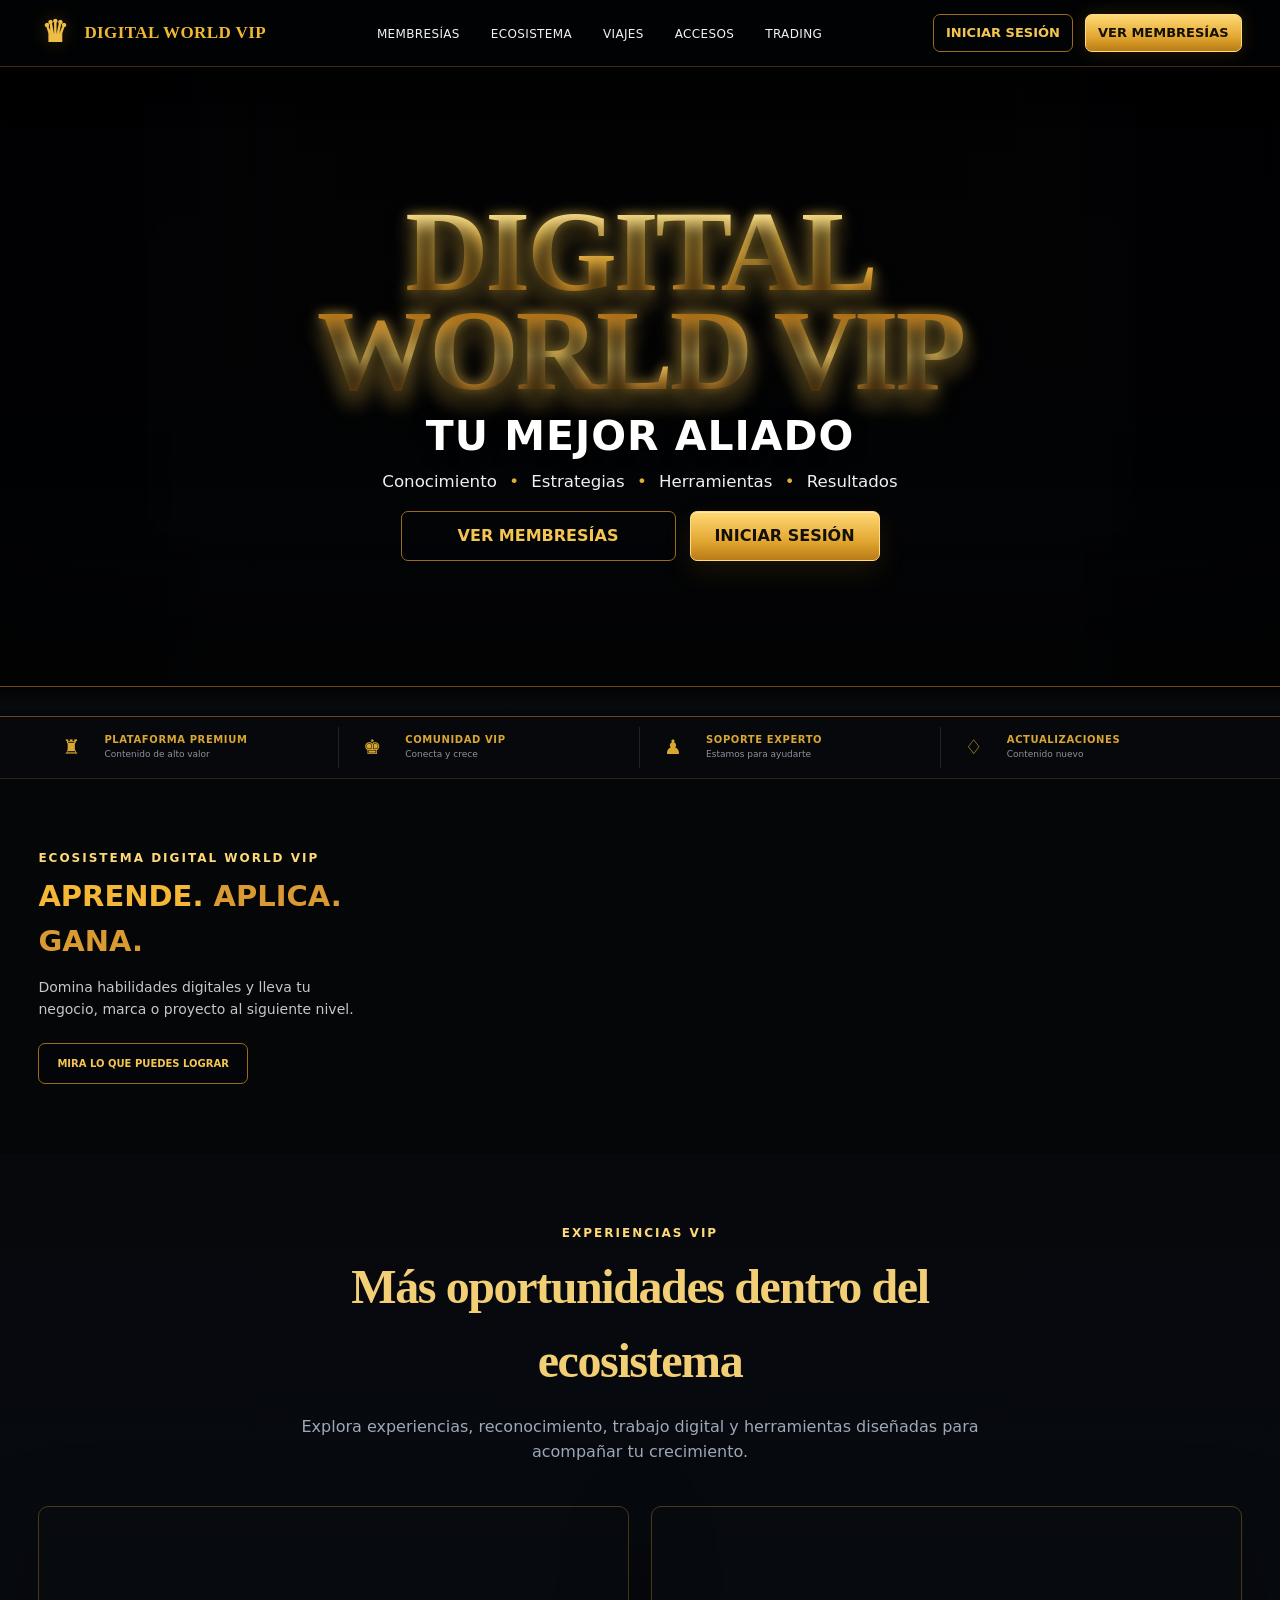
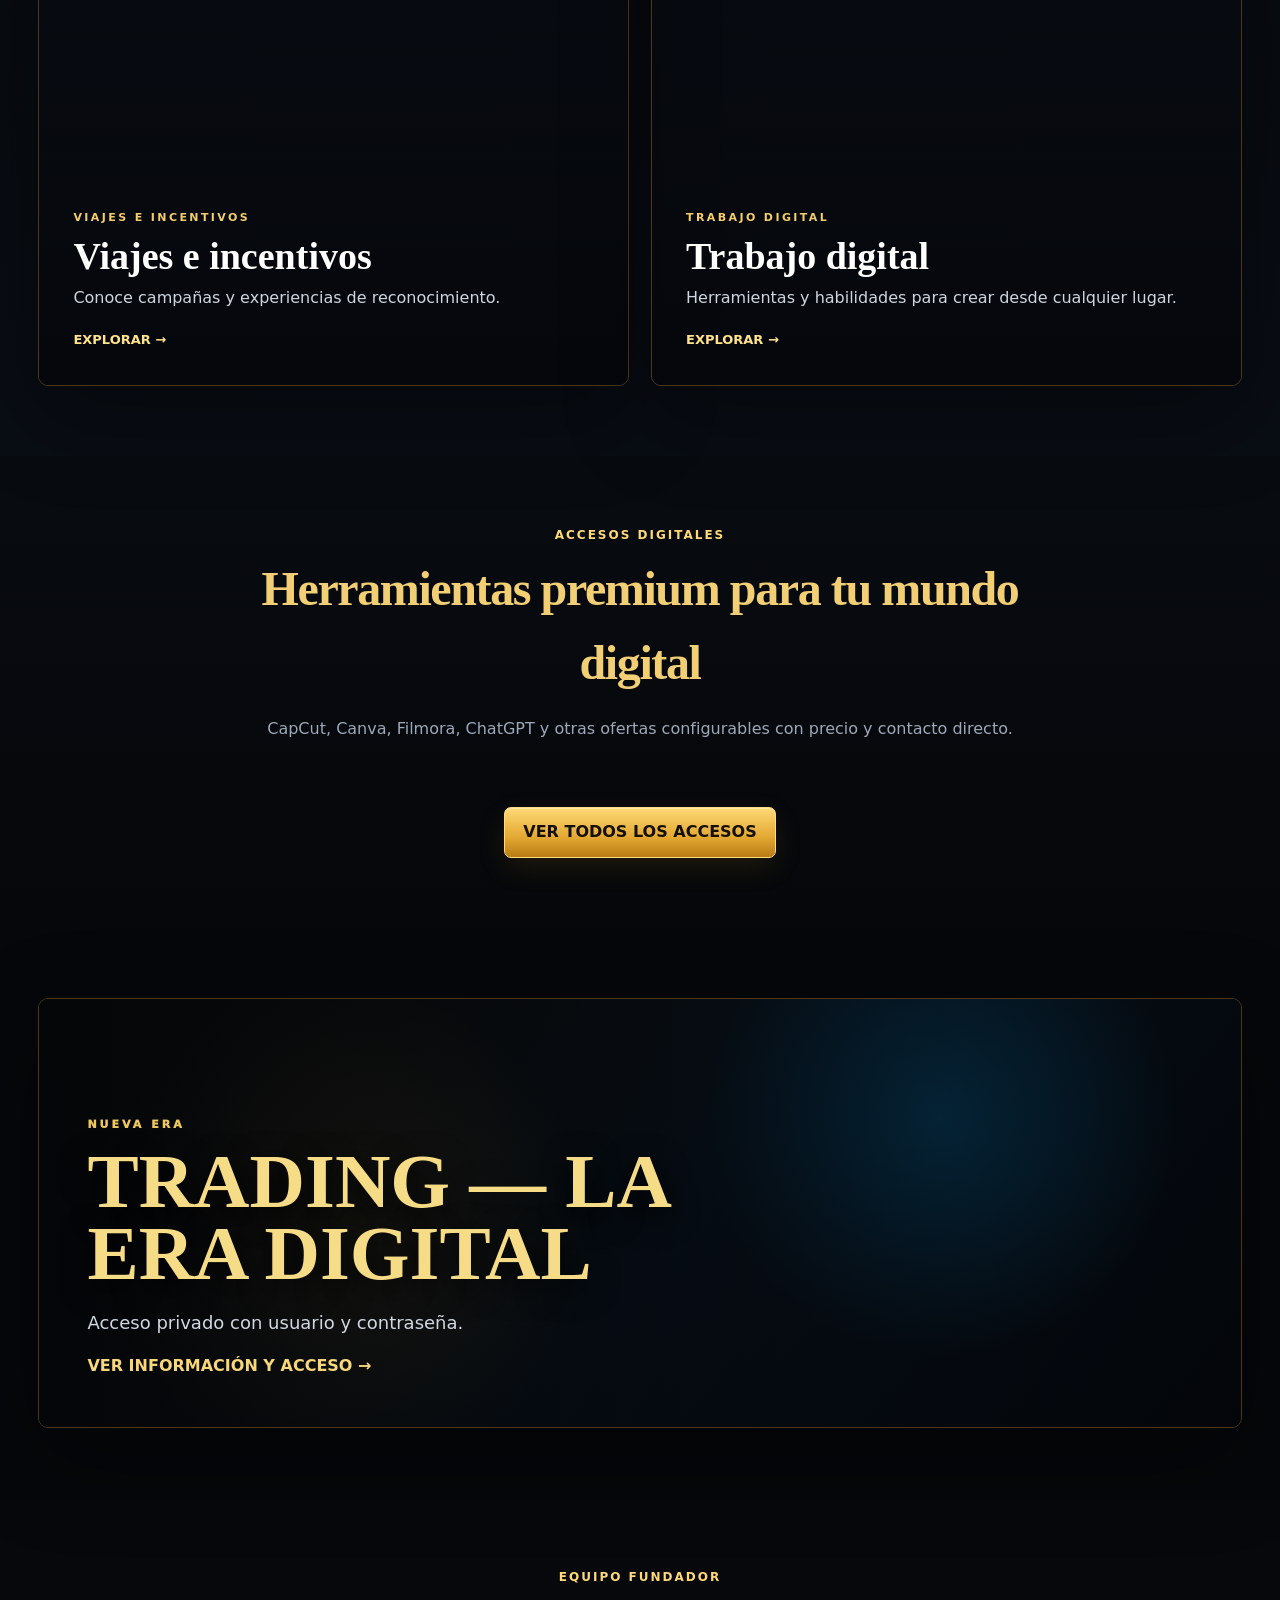
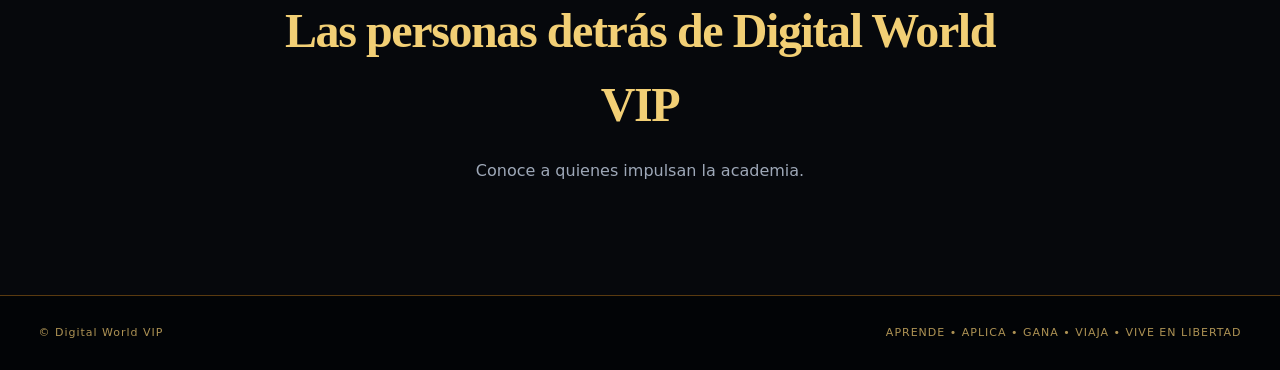
==== commit f9d3e0b3: "Add files via upload Actualiza interfaz pública y páginas editables" ====
--- a/index.html
+++ b/index.html
@@ -6,6 +6,7 @@
   <title>Digital World VIP | Academia Premium</title>
   <meta name="description" content="Academia premium de productos digitales, marketing, negocios online y formación digital.">
   <link rel="stylesheet" href="/styles.css">
+  <link rel="stylesheet" href="/final-updates.css">
   <script src="/config.js"></script>
 </head>
 <body class="dwv-premium-home">
@@ -16,20 +17,18 @@
       <span id="brandName">DIGITAL WORLD VIP</span>
     </a>
     <nav class="navlinks premium-navlinks">
-      <a class="active" href="#inicio">INICIO</a>
       <a href="#membresias">MEMBRESÍAS</a>
-      <a href="#ecosistema">BENEFICIOS</a>
-      <a href="/ofertas.html">ACCESOS DIGITALES</a>
-      <a href="/viajes.html">VIAJES</a>
-      <a href="/trading.html">TRADING</a>
+      <a href="#ecosistema">ECOSISTEMA</a>
+      <a href="#viajes">VIAJES</a>
+      <a href="#accesos">ACCESOS</a>
+      <a href="#trading">TRADING</a>
     </nav>
     <div class="nav-cta-group">
-      <a class="btn btn-outline-gold btn-small" href="/login.html">♙ INICIAR SESIÓN</a>
-      <a class="btn btn-primary btn-small" href="#membresias">UNIRME AHORA ♛</a>
+      <a class="btn btn-outline-gold btn-small" href="/login.html">INICIAR SESIÓN</a>
+      <a class="btn btn-primary btn-small" href="#membresias">VER MEMBRESÍAS</a>
     </div>
   </div>
 </header>
-
 <main>
   <section class="hero hero-video hero-approved" id="inicio">
     <video id="heroVideo" class="hero-bg-video" autoplay muted loop playsinline preload="metadata">
@@ -38,97 +37,40 @@
     <div id="heroPoster" class="hero-poster"></div>
     <div class="hero-shade hero-approved-shade"></div>
     <div class="hero-approved-vignette"></div>
-
     <div class="container hero-approved-inner">
       <div class="hero-approved-copy">
-        <div class="hero-approved-digital">DIGITAL</div>
-        <h1 class="hero-approved-world">WORLD VIP</h1>
+        <h1 id="heroMainTitle" class="hero-approved-world hero-approved-full-title">DIGITAL WORLD VIP</h1>
         <h2 class="hero-approved-slogan" id="heroSlogan">TU MEJOR ALIADO</h2>
         <p class="hero-approved-meta">Conocimiento <span>•</span> Estrategias <span>•</span> Herramientas <span>•</span> Resultados</p>
         <div class="hero-approved-actions">
-          <a class="btn btn-outline-gold" href="#membresias">VER MEMBRESÍAS ♛</a>
-          <a class="btn btn-primary" href="/login.html">COMENZAR AHORA</a>
+          <a class="btn btn-outline-gold" href="#membresias">VER MEMBRESÍAS</a>
+          <a class="btn btn-primary" href="/login.html">INICIAR SESIÓN</a>
         </div>
       </div>
     </div>
   </section>
-
-  <section class="membership-stage" id="membresias">
-    <div class="container">
-      <div class="plans approved-plans" id="plans"></div>
+  <section class="membership-stage" id="membresias"><div class="container"><div class="plans approved-plans" id="plans"></div></div></section>
+  <section class="premium-benefit-strip"><div class="container premium-benefit-grid">
+    <div><span>♜</span><b>PLATAFORMA PREMIUM</b><small>Contenido de alto valor</small></div>
+    <div><span>♚</span><b>COMUNIDAD VIP</b><small>Conecta y crece</small></div>
+    <div><span>♟</span><b>SOPORTE EXPERTO</b><small>Estamos para ayudarte</small></div>
+    <div><span>♢</span><b>ACTUALIZACIONES</b><small>Contenido nuevo</small></div>
+  </div></section>
+  <section class="section ecosystem approved-ecosystem" id="ecosistema"><div class="container approved-marketing-layout">
+    <div class="approved-marketing-copy"><div class="eyebrow" id="marketingEyebrow">ECOSISTEMA DIGITAL WORLD VIP</div><h2 id="marketingTitle">APRENDE. <span>APLICA. GANA.</span></h2><p id="marketingSubtitle">Domina habilidades digitales y lleva tu negocio, marca o proyecto al siguiente nivel.</p><a class="btn btn-outline-gold" href="/login.html">MIRA LO QUE PUEDES LOGRAR</a></div>
+    <div class="marketing-grid approved-marketing-grid" id="marketingCards"></div>
+  </div></section>
+  <section class="section explore-section" id="viajes"><div class="container">
+    <div class="section-title"><div class="eyebrow">EXPERIENCIAS VIP</div><h2>Más oportunidades dentro del ecosistema</h2><p>Explora experiencias, reconocimiento, trabajo digital y herramientas diseñadas para acompañar tu crecimiento.</p></div>
+    <div class="explore-grid">
+      <a id="travelPromo" class="explore-card explore-travel" href="/viajes.html"><div class="explore-bg" id="travelPromoBg"></div><div class="explore-overlay"></div><div class="explore-content"><span>VIAJES E INCENTIVOS</span><h3 id="travelPromoTitle">Viajes e incentivos</h3><p id="travelPromoText">Conoce campañas y experiencias de reconocimiento.</p><b>EXPLORAR →</b></div></a>
+      <a id="lifestylePromo" class="explore-card explore-work" href="/estilo-vida.html"><div class="explore-bg" id="lifestylePromoBg"></div><div class="explore-overlay"></div><div class="explore-content"><span>TRABAJO DIGITAL</span><h3 id="lifestylePromoTitle">Trabajo digital</h3><p id="lifestylePromoText">Herramientas y habilidades para crear desde cualquier lugar.</p><b>EXPLORAR →</b></div></a>
     </div>
-  </section>
-
-  <section class="premium-benefit-strip">
-    <div class="container premium-benefit-grid">
-      <div><span>♜</span><b>PLATAFORMA PREMIUM</b><small>Contenido de alto valor</small></div>
-      <div><span>♚</span><b>COMUNIDAD VIP</b><small>Conecta y crece</small></div>
-      <div><span>♟</span><b>SOPORTE EXPERTO</b><small>Estamos para ayudarte</small></div>
-      <div><span>♢</span><b>ACTUALIZACIONES</b><small>Contenido nuevo</small></div>
-    </div>
-  </section>
-
-  <section class="section ecosystem approved-ecosystem" id="ecosistema">
-    <div class="container approved-marketing-layout">
-      <div class="approved-marketing-copy">
-        <div class="eyebrow" id="marketingEyebrow">ECOSISTEMA DIGITAL WORLD VIP</div>
-        <h2 id="marketingTitle">APRENDE. <span>APLICA. GANA.</span></h2>
-        <p id="marketingSubtitle">Domina habilidades digitales y lleva tu negocio, marca o proyecto al siguiente nivel.</p>
-        <a class="btn btn-outline-gold" href="/login.html">MIRA LO QUE PUEDES LOGRAR</a>
-      </div>
-      <div class="marketing-grid approved-marketing-grid" id="marketingCards"></div>
-    </div>
-  </section>
-
-  <section class="section explore-section" id="experiencias">
-    <div class="container">
-      <div class="section-title">
-        <div class="eyebrow">EXPERIENCIAS VIP</div>
-        <h2>Más oportunidades dentro del ecosistema</h2>
-        <p>Explora experiencias, reconocimiento, trabajo digital y herramientas diseñadas para acompañar tu crecimiento.</p>
-      </div>
-      <div class="explore-grid">
-        <a id="travelPromo" class="explore-card explore-travel" href="/viajes.html">
-          <div class="explore-bg" id="travelPromoBg"></div><div class="explore-overlay"></div>
-          <div class="explore-content"><span>VIAJES E INCENTIVOS</span><h3 id="travelPromoTitle">Viajes e incentivos</h3><p id="travelPromoText">Conoce campañas y experiencias de reconocimiento.</p><b>EXPLORAR →</b></div>
-        </a>
-        <a id="lifestylePromo" class="explore-card explore-work" href="/estilo-vida.html">
-          <div class="explore-bg" id="lifestylePromoBg"></div><div class="explore-overlay"></div>
-          <div class="explore-content"><span>TRABAJO DIGITAL</span><h3 id="lifestylePromoTitle">Trabajo digital</h3><p id="lifestylePromoText">Herramientas y habilidades para crear desde cualquier lugar.</p><b>EXPLORAR →</b></div>
-        </a>
-      </div>
-    </div>
-  </section>
-
-  <section class="section digital-access-home" id="accesos-digitales">
-    <div class="container">
-      <div class="section-title">
-        <div class="eyebrow">ACCESOS DIGITALES</div>
-        <h2>Herramientas premium para tu mundo digital</h2>
-        <p>CapCut, Canva, Filmora, ChatGPT y otras ofertas configurables con precio y contacto directo.</p>
-      </div>
-      <div id="digitalOffersPreview" class="offer-preview-grid"></div>
-      <div class="center-action"><a class="btn btn-primary" href="/ofertas.html">VER TODOS LOS ACCESOS</a></div>
-    </div>
-  </section>
-
-  <section class="section trading-home-section">
-    <div class="container">
-      <a id="tradingPromoHome" class="trading-home-card" href="/trading.html">
-        <div id="tradingHomeBg" class="trading-home-bg"></div><div class="trading-home-overlay"></div>
-        <div class="trading-home-content"><span id="tradingHomeEyebrow">NUEVA ERA</span><h2 id="tradingHomeTitle">TRADING — LA ERA DIGITAL</h2><p id="tradingHomeText">Acceso privado con usuario y contraseña.</p><b>VER INFORMACIÓN Y ACCESO →</b></div>
-      </a>
-    </div>
-  </section>
-
-  <section class="section founders-section" id="fundadores">
-    <div class="container">
-      <div class="section-title"><div class="eyebrow">EQUIPO FUNDADOR</div><h2>Las personas detrás de Digital World VIP</h2><p>Conoce a quienes impulsan la academia.</p></div>
-      <div class="founders" id="founders"></div>
-    </div>
-  </section>
+  </div></section>
+  <section class="section digital-access-home" id="accesos"><div class="container"><div class="section-title"><div class="eyebrow">ACCESOS DIGITALES</div><h2>Herramientas premium para tu mundo digital</h2><p>CapCut, Canva, Filmora, ChatGPT y otras ofertas configurables con precio y contacto directo.</p></div><div id="digitalOffersPreview" class="offer-preview-grid"></div><div class="center-action"><a class="btn btn-primary" href="/ofertas.html">VER TODOS LOS ACCESOS</a></div></div></section>
+  <section class="section trading-home-section" id="trading"><div class="container"><a id="tradingPromoHome" class="trading-home-card" href="/trading.html"><div id="tradingHomeBg" class="trading-home-bg"></div><div class="trading-home-overlay"></div><div class="trading-home-content"><span id="tradingHomeEyebrow">NUEVA ERA</span><h2 id="tradingHomeTitle">TRADING — LA ERA DIGITAL</h2><p id="tradingHomeText">Acceso privado con usuario y contraseña.</p><b>VER INFORMACIÓN Y ACCESO →</b></div></a></div></section>
+  <section class="section founders-section" id="fundadores"><div class="container"><div class="section-title"><div class="eyebrow">EQUIPO FUNDADOR</div><h2>Las personas detrás de Digital World VIP</h2><p>Conoce a quienes impulsan la academia.</p></div><div class="founders founders-two" id="founders"></div></div></section>
 </main>
-
 <footer id="contacto" class="footer footer-premium"><div class="container footer-row"><span>© <span id="year"></span> <span id="footerBrand">Digital World VIP</span></span><span>APRENDE • APLICA • GANA • VIAJA • VIVE EN LIBERTAD</span></div></footer>
 <script type="module" src="/js/home.js"></script>
 </body>
--- a/styles.css
+++ b/styles.css
@@ -204,3 +204,66 @@
 .trading-hero{position:relative;min-height:760px;display:flex;align-items:center;padding:130px 0 70px;isolation:isolate;overflow:hidden}.trading-hero-bg{position:absolute;inset:0;z-index:-4;background:radial-gradient(circle at 80% 25%,rgba(0,156,255,.22),transparent 24%),radial-gradient(circle at 25% 50%,rgba(229,185,79,.2),transparent 30%),linear-gradient(125deg,#171105,#07121c 55%,#020407);background-position:center;background-size:cover}.trading-hero-overlay{position:absolute;inset:0;z-index:-3;background:linear-gradient(90deg,rgba(3,5,8,.94),rgba(3,5,8,.55) 56%,rgba(3,5,8,.84))}.trading-hero-inner{display:grid;grid-template-columns:1.3fr .7fr;gap:42px;align-items:center}.trading-hero-copy h1{font-family:Georgia,'Times New Roman',serif;font-size:clamp(64px,9vw,118px);line-height:.8;margin:14px 0 24px;color:#efc75d;text-shadow:0 15px 40px #000}.trading-hero-copy h1 span{display:block;color:#fff;font-size:.45em;letter-spacing:7px;margin-top:18px}.trading-hero-copy>p{max-width:770px;font-size:18px;color:#c5ced9}.trading-desc{border-left:2px solid #d9aa37;padding-left:18px}.trading-price-row{display:flex;gap:12px;margin:22px 0}.trading-price-row>div{min-width:165px;padding:13px 16px;border-radius:14px;background:rgba(8,12,18,.72);border:1px solid rgba(232,187,76,.27);backdrop-filter:blur(10px)}.trading-price-row small{display:block;color:#8f9aaa;font-size:10px;text-transform:uppercase}.trading-price-row strong{font-size:22px;color:#f2d176}.trading-login-card{background:linear-gradient(145deg,rgba(20,26,36,.94),rgba(7,10,15,.96));border:1px solid rgba(232,187,76,.33);border-radius:25px;padding:28px;box-shadow:0 30px 80px rgba(0,0,0,.48);backdrop-filter:blur(15px)}.trading-login-card h2{font-size:30px;margin:12px 0 8px}.trading-login-card>p{color:#98a3b3}.trading-resource-grid{display:grid;grid-template-columns:repeat(2,minmax(0,1fr));gap:18px}.trading-resource-card{background:linear-gradient(180deg,#111722,#090d13);border:1px solid #2a3441;border-radius:20px;overflow:hidden}.trading-resource-card>img,.trading-resource-card>video{width:100%;aspect-ratio:16/9;object-fit:cover;background:#000}.trading-resource-body{padding:20px}.trading-resource-body>span{font-size:10px;letter-spacing:2px;color:#e4ba52;font-weight:900}.trading-resource-body h3{font-size:24px;margin:6px 0}.trading-resource-body p{color:#9ca7b6}.trading-account-list{display:grid;gap:10px}
 @media(max-width:1000px){.offer-preview-grid{grid-template-columns:repeat(2,1fr)}.digital-offers-grid{grid-template-columns:repeat(2,1fr)}.trading-hero-inner{grid-template-columns:1fr}.trading-hero{min-height:auto}.digital-offer-admin-grid{grid-template-columns:1fr}}
 @media(max-width:680px){.offer-preview-grid,.digital-offers-grid,.trading-resource-grid{grid-template-columns:1fr}.trading-home-card{min-height:390px}.trading-home-content{padding:28px}.trading-price-row{flex-direction:column}.trading-hero-copy h1 span{letter-spacing:3px}}
+
+/* =========================================================
+   DIGITAL WORLD VIP — V7 VISUAL APROBADO
+   Replica la dirección visual del mockup aprobado: negro + oro,
+   hero cinematográfico, membresías metálicas y panel premium.
+   ========================================================= */
+:root{
+  --dwv-black:#030507;--dwv-black2:#080b10;--dwv-panel:#0d1219;--dwv-panel2:#121923;
+  --dwv-gold:#dca72c;--dwv-gold-light:#ffd56b;--dwv-gold-dark:#7d5312;
+  --dwv-bronze:#c06b37;--dwv-bronze-light:#f0a06d;--dwv-diamond:#7fd3ff;--dwv-diamond-light:#d6f4ff;
+}
+body{background:#030507;color:#fff}.container{width:min(1420px,94%)}
+.topbar-premium{position:sticky;top:0;background:#020406f2;border-bottom:1px solid rgba(220,167,44,.22);box-shadow:0 10px 40px rgba(0,0,0,.35);backdrop-filter:blur(14px)}
+.topbar-premium .nav{min-height:66px}.brand-premium{color:#efbd43;font-weight:900;letter-spacing:.7px}.brand-mark{background:transparent!important;box-shadow:none!important;border:0!important;width:34px!important;height:34px!important;font-size:0!important;color:#efbd43!important}.brand-mark:before{content:'♛';font-size:30px;line-height:1;color:#efbd43;text-shadow:0 0 18px rgba(233,185,60,.25)}
+.premium-navlinks{gap:31px}.premium-navlinks a{font-size:12px;letter-spacing:.35px;color:#f2f2f2;padding:23px 0 19px;border-bottom:2px solid transparent}.premium-navlinks a:hover,.premium-navlinks a.active{color:#efbd43;border-bottom-color:#efbd43}
+.nav-cta-group{display:flex;gap:12px;align-items:center}.btn-outline-gold{background:rgba(3,5,8,.55);border:1px solid #9b6d18;color:#f4c551;border-radius:7px}.btn-outline-gold:hover{background:#151007;border-color:#e6b442}.btn-primary{background:linear-gradient(180deg,#ffd976,#e3a832 60%,#b97b15);color:#151006;border:1px solid #ffdc7d;border-radius:7px;box-shadow:inset 0 1px rgba(255,255,255,.35),0 10px 28px rgba(214,153,31,.12)}
+
+.hero-approved{height:min(660px,68vw);min-height:520px;padding:0;display:flex;align-items:center;position:relative;border-bottom:1px solid #6c4814;overflow:hidden}.hero-approved .hero-bg-video,.hero-approved .hero-poster{position:absolute;inset:0;width:100%;height:100%;object-fit:cover}.hero-approved .hero-poster{background-size:cover;background-position:center}.hero-approved-shade{position:absolute;inset:0;background:linear-gradient(180deg,rgba(1,3,5,.1),rgba(1,3,5,.18) 48%,rgba(1,3,5,.72) 100%),linear-gradient(90deg,rgba(1,3,5,.28),rgba(1,3,5,.03),rgba(1,3,5,.26))}.hero-approved-vignette{position:absolute;inset:0;box-shadow:inset 0 -110px 120px rgba(0,0,0,.5),inset 0 0 140px rgba(0,0,0,.25);pointer-events:none}.hero-approved-inner{position:relative;z-index:5;text-align:center}.hero-approved-copy{max-width:1040px;margin:auto;padding-top:6px}.hero-approved-digital{font-size:clamp(26px,3.1vw,52px);font-weight:800;letter-spacing:17px;color:#f7f7f7;text-shadow:0 4px 16px #000;margin-left:17px}.hero-approved-world{font-family:Georgia,'Times New Roman',serif;font-size:clamp(80px,10.5vw,166px);line-height:.83;margin:10px 0 12px;background:linear-gradient(180deg,#fff0ab 0,#f8c54d 20%,#bb7514 55%,#ffd668 78%,#8a4c0a 100%);-webkit-background-clip:text;background-clip:text;color:transparent;letter-spacing:-5px;text-shadow:0 12px 18px rgba(0,0,0,.85);filter:drop-shadow(0 0 4px rgba(255,218,115,.7))}.hero-approved-slogan{font-size:clamp(28px,3vw,49px);line-height:1;margin:0 0 14px;color:#fff;font-weight:900;text-shadow:0 4px 15px #000;letter-spacing:.3px}.hero-approved-title{font-size:clamp(16px,1.55vw,23px);margin:0 0 6px;color:#f1f1f1;text-shadow:0 3px 8px #000}.hero-approved-meta{font-size:14px;color:#f0f0f0;margin:0}.hero-approved-meta span{color:#e0ad35;margin:0 7px}.hero-approved-sub{font-size:13px;color:#d4d4d4;margin:10px auto 16px;max-width:760px}.hero-approved-actions{display:flex;justify-content:center;gap:14px}.hero-approved-actions .btn{min-width:190px}
+
+.membership-stage{padding:16px 0 11px;background:linear-gradient(180deg,#020406,#080a0d 72%,#030507);border-bottom:1px solid #6d4713}.approved-plans{grid-template-columns:repeat(3,minmax(0,1fr));gap:22px;max-width:1130px;margin:auto}.approved-plan-card{position:relative;border-radius:9px;overflow:hidden;border:1px solid #7d521b;background:#0b0907;box-shadow:0 12px 25px rgba(0,0,0,.5);min-height:248px}.approved-plan-card:before{content:'';position:absolute;inset:0;pointer-events:none;background:radial-gradient(circle at 36% 0,rgba(255,255,255,.08),transparent 31%),linear-gradient(135deg,rgba(255,255,255,.02),transparent 45%)}.approved-bronze{border-color:#9e592f;background:radial-gradient(circle at 20% 30%,rgba(188,95,46,.15),transparent 43%),linear-gradient(145deg,#180b07,#090706 70%)}.approved-gold{border-color:#d4a329;background:radial-gradient(circle at 25% 25%,rgba(232,183,55,.18),transparent 42%),linear-gradient(145deg,#1a1406,#0a0905 70%);box-shadow:0 0 0 1px rgba(247,201,79,.13),0 15px 35px rgba(0,0,0,.55)}.approved-diamond{border-color:#487d98;background:radial-gradient(circle at 25% 25%,rgba(104,193,235,.18),transparent 42%),linear-gradient(145deg,#071421,#071017 70%)}.approved-plan-inner{display:grid;grid-template-columns:105px 1fr;gap:8px;padding:20px}.approved-plan-emblem{display:grid;place-items:center}.approved-plan-emblem:before{content:'';position:absolute;width:74px;height:88px;clip-path:polygon(50% 0,91% 16%,85% 73%,50% 100%,15% 73%,9% 16%);background:linear-gradient(145deg,#f8c06f,#6b2f14);box-shadow:0 0 0 3px #2b150a,0 8px 20px #000}.approved-gold .approved-plan-emblem:before{background:linear-gradient(145deg,#ffe48d,#a3650d)}.approved-diamond .approved-plan-emblem:before{background:linear-gradient(145deg,#c7f4ff,#3f7fa3)}.approved-plan-emblem span{position:relative;z-index:3;font-size:28px;color:#fff3c3;text-shadow:0 2px 4px #000}.approved-diamond .approved-plan-emblem span{color:#e0f9ff}.approved-plan-title-row{display:flex;justify-content:space-between;align-items:center;gap:12px}.approved-plan-title-row h3{margin:0;font-size:25px;color:#ef9867}.approved-gold .approved-plan-title-row h3{color:#f7c94f}.approved-diamond .approved-plan-title-row h3{color:#a8e5ff}.approved-plan-price{display:flex;align-items:baseline;gap:2px}.approved-plan-price strong{font-size:23px;color:#fff}.approved-plan-price small{font-size:10px;color:#b2b2b2}.approved-plan-level{font-size:10px;color:#8e8e8e;letter-spacing:.8px;margin:2px 0 7px}.approved-plan-features{list-style:none;padding:0;margin:0}.approved-plan-features li{font-size:12px;color:#e0e0e0;padding:2px 0}.approved-plan-features li:before{content:'✓';color:#eca53a;font-weight:900;margin-right:7px}.approved-diamond .approved-plan-features li:before{color:#82d8ff}.approved-local-price{font-size:10px;color:#9c9c9c;margin-top:6px}.approved-local-price b{color:#e6c477}.approved-plan-actions{display:flex;align-items:center;gap:10px;margin-top:8px}.approved-plan-button{display:inline-flex;justify-content:center;min-width:138px;padding:8px 13px;border-radius:5px;background:linear-gradient(180deg,#d98c50,#9d4f25);color:#fff;font-size:11px;font-weight:900;border:1px solid rgba(255,255,255,.2)}.approved-gold .approved-plan-button{background:linear-gradient(180deg,#ffd45d,#c98b19);color:#171005}.approved-diamond .approved-plan-button{background:linear-gradient(180deg,#a9ebff,#4b98c1);color:#07131b}.approved-plan-more{font-size:10px;color:#b7b7b7;text-decoration:underline}.approved-ribbon{position:absolute;right:-32px;top:15px;z-index:5;width:135px;transform:rotate(45deg);text-align:center;background:#f6d878;color:#3c2b08;font-size:8px;font-weight:1000;padding:3px 0;box-shadow:0 2px 5px #000}
+
+.premium-benefit-strip{background:#06080b;border-bottom:1px solid #32220d;padding:10px 0}.premium-benefit-grid{display:grid;grid-template-columns:repeat(4,1fr)}.premium-benefit-grid>div{display:grid;grid-template-columns:34px 1fr;grid-template-rows:auto auto;column-gap:8px;padding:5px 24px;border-right:1px solid #1e232b}.premium-benefit-grid>div:last-child{border-right:0}.premium-benefit-grid span{grid-row:1/3;font-size:20px;color:#d7a730}.premium-benefit-grid b{font-size:10px;color:#d8a632;letter-spacing:.6px}.premium-benefit-grid small{font-size:9px;color:#8c939d}
+
+.approved-ecosystem{padding:26px 0 34px;background:#040608}.approved-marketing-layout{display:grid;grid-template-columns:330px 1fr;gap:24px;align-items:center}.approved-marketing-copy h2{font-size:29px;margin:6px 0;color:#f0c25b}.approved-marketing-copy h2 span{color:#d99a31}.approved-marketing-copy p{font-size:14px;color:#c4c7cb}.approved-marketing-copy .btn{margin-top:8px;font-size:10px}.approved-marketing-grid{grid-template-columns:repeat(3,1fr);gap:17px}.approved-marketing-grid .marketing-card{height:190px;border-radius:8px;border:1px solid #5e441b}.approved-marketing-grid .marketing-card-large{grid-column:auto}.approved-marketing-grid .marketing-overlay{background:linear-gradient(180deg,transparent 40%,rgba(3,5,7,.96) 73%);padding:14px}.approved-marketing-grid h3{font-size:15px;margin:2px 0}.approved-marketing-grid p{font-size:10px;margin:0}.marketing-number{border:1px solid #7d5a1c;color:#e4b64b;background:#0b0b08b8}
+
+.section{padding:70px 0}.section-title h2{font-family:Georgia,'Times New Roman',serif;color:#f2cf75}.explore-card,.trading-home-card,.offer-preview-card,.digital-offer-card,.founder{border-radius:10px!important;border-color:#4b3819!important}.center-action{text-align:center;margin-top:24px}.footer-premium{background:#020406;border-top:1px solid #593a10;color:#ad9254;letter-spacing:1px;font-size:11px}
+
+/* Panel de administrador y área alumno con estética del mockup aprobado */
+.app-shell{background:#030507;min-height:100vh}.sidebar{background:linear-gradient(180deg,#06090d,#020406)!important;border-right:1px solid #2c240f!important;padding:18px 14px!important;width:228px!important}.sidebar .brand{color:#e8b83d!important;border-bottom:1px solid #28210f;padding-bottom:14px;margin-bottom:15px}.side-nav{gap:4px!important}.side-nav button,.side-nav a{background:transparent!important;border:1px solid transparent!important;color:#b8bec8!important;border-radius:6px!important;text-align:left!important;font-size:12px!important;padding:10px 11px!important}.side-nav button:hover,.side-nav a:hover,.side-nav button.active{background:linear-gradient(90deg,#1a1409,#0c0f14)!important;border-color:#4c3715!important;color:#f3c54f!important}.main{background:radial-gradient(circle at 80% 0,rgba(204,148,34,.05),transparent 25%),#070a0f!important;padding:24px 28px!important}.main-head{border-bottom:1px solid #2a2f37;padding-bottom:17px;margin-bottom:18px}.main-head h1{font-size:26px;color:#f6f7f8}.card,.panel,.admin-card,.course-card,.lesson-card,.stat-card,.form-card{background:linear-gradient(180deg,#10151c,#090d12)!important;border-color:#29313b!important;box-shadow:0 12px 35px rgba(0,0,0,.25)!important}.field input,.field textarea,.field select,input,textarea,select{background:#090d12!important;border-color:#303844!important;color:#fff!important}.tag{border-color:#73531b!important;color:#f0c45e!important;background:#100e08!important}
+
+@media(max-width:1100px){.premium-navlinks{display:none}.approved-marketing-layout{grid-template-columns:1fr}.approved-marketing-copy{text-align:center;max-width:680px;margin:auto}.approved-plans{gap:12px}.approved-plan-inner{grid-template-columns:82px 1fr;padding:16px}.approved-plan-emblem:before{width:62px;height:75px}}
+@media(max-width:820px){.nav-cta-group .btn:first-child{display:none}.hero-approved{min-height:560px;height:auto;padding:70px 0}.hero-approved-world{letter-spacing:-3px}.approved-plans{grid-template-columns:1fr}.premium-benefit-grid{grid-template-columns:repeat(2,1fr)}.approved-marketing-grid{grid-template-columns:1fr}.approved-marketing-grid .marketing-card{height:220px}.sidebar{width:190px!important}.main{padding:20px!important}}
+@media(max-width:620px){.topbar-premium .nav{min-height:58px}.brand-premium #brandName,.brand-premium span:last-child{font-size:12px}.nav-cta-group .btn{font-size:9px;padding:8px 10px}.hero-approved-digital{letter-spacing:9px;margin-left:9px}.hero-approved-world{font-size:68px;letter-spacing:-2px}.hero-approved-slogan{font-size:27px}.hero-approved-actions{flex-direction:column;align-items:center}.premium-benefit-grid{grid-template-columns:1fr}.premium-benefit-grid>div{border-right:0;border-bottom:1px solid #1e232b}.app-shell{display:block!important}.sidebar{width:100%!important;position:relative!important;height:auto!important}.main{padding:16px!important}}
+
+
+/* V8 — ajuste visual aprobado */
+.hero-poster.video-ready{opacity:0;transition:opacity .6s ease}
+.hero-approved .hero-bg-video{z-index:0;filter:saturate(1.08) contrast(1.08) brightness(.84)}
+.hero-approved .hero-poster{z-index:0;transition:opacity .6s ease}
+.hero-approved-shade,.hero-approved-vignette{z-index:1}
+.hero-approved-inner{z-index:3}
+.hero-approved{height:620px;min-height:590px;background:#020202}
+.hero-approved-copy{padding-top:0}
+.hero-approved-digital{font-size:clamp(29px,3.5vw,54px);letter-spacing:20px;margin-left:20px}
+.hero-approved-world{font-size:clamp(94px,11.6vw,178px);line-height:.8;margin:10px 0 14px;filter:drop-shadow(0 0 6px rgba(255,207,80,.72))}
+.hero-approved-slogan{font-size:clamp(31px,3.2vw,50px);letter-spacing:1px;margin-bottom:12px}
+.hero-approved-meta{font-size:clamp(14px,1.3vw,18px)}
+.hero-approved-actions{margin-top:16px}
+.hero-approved-actions .btn:first-child{min-width:275px}
+.brand-premium .brand-mark{font-size:28px;color:#f5bd32;background:none;border:0;box-shadow:none;width:auto;height:auto}
+.brand-premium span:last-child{font-size:17px;letter-spacing:.4px;color:#f0b833}
+.topbar-premium{background:#010203;border-bottom:1px solid rgba(226,166,44,.28)}
+.premium-navlinks a{letter-spacing:.35px}
+.nav-cta-group .btn-primary{box-shadow:0 0 18px rgba(229,173,48,.18)}
+.membership-stage{padding-top:18px}
+.approved-plan-card{min-height:258px}
+.approved-plan-emblem:before{filter:drop-shadow(0 6px 6px rgba(0,0,0,.7))}
+.approved-plan-emblem span{font-size:33px}
+.approved-ribbon{font-size:9px;padding:5px 0;background:linear-gradient(180deg,#ffe894,#e3b53f)}
+.approved-marketing-copy h2{color:#f5b735}
+.admin-dashboard-premium{display:grid;gap:16px}.admin-welcome{display:flex;align-items:center;justify-content:space-between;gap:16px}.admin-welcome h2{margin:0;color:#fff;font-size:25px}.admin-welcome p{margin:4px 0 0;color:#89919d}.admin-metric-grid{display:grid;grid-template-columns:repeat(4,minmax(0,1fr));gap:14px}.admin-metric-card{position:relative;min-height:92px;padding:18px;border:1px solid #463417;border-radius:8px;background:linear-gradient(145deg,#111315,#08090b);box-shadow:0 10px 28px rgba(0,0,0,.34)}.admin-metric-card span{display:block;font-size:10px;color:#b7b7b7;letter-spacing:.6px}.admin-metric-card strong{display:block;margin-top:7px;font-size:28px;color:#fff}.admin-metric-card i{position:absolute;right:18px;top:24px;font-style:normal;font-size:26px;color:#e0a62c}.admin-dashboard-columns{display:grid;grid-template-columns:1.45fr .75fr;gap:16px}.admin-dark-panel{background:linear-gradient(145deg,#111315,#090a0c)!important;border-color:#3e3019!important}.admin-dark-panel h3{margin-top:0;color:#fff}.admin-summary-row{display:flex;justify-content:space-between;padding:12px 0;border-bottom:1px solid #25272b;color:#b7bcc4}.admin-summary-row b{color:#e9b83f}.admin-quick-actions{display:grid;gap:10px}.admin-quick-actions .btn{width:100%;justify-content:flex-start}
+@media(max-width:900px){.admin-metric-grid{grid-template-columns:repeat(2,minmax(0,1fr))}.admin-dashboard-columns{grid-template-columns:1fr}.hero-approved{height:auto;min-height:560px;padding:80px 0 55px}.hero-approved-world{font-size:clamp(72px,17vw,120px)}}
+@media(max-width:560px){.admin-metric-grid{grid-template-columns:1fr}.hero-approved-digital{letter-spacing:10px;margin-left:10px}.hero-approved-world{font-size:64px}.hero-approved-slogan{font-size:25px}.hero-approved-meta{font-size:12px}.hero-approved-actions .btn:first-child{min-width:0;width:100%}}
--- a/final-updates.css
+++ b/final-updates.css
@@ -0,0 +1,9 @@
+/* DIGITAL WORLD VIP — ajustes finales aprobados */
+.hero-approved-full-title{font-size:clamp(58px,9vw,150px)!important;line-height:.86!important;max-width:1250px;margin:10px auto 16px!important;white-space:normal;text-wrap:balance}
+.founders-two{grid-template-columns:repeat(2,minmax(0,1fr))!important;max-width:860px;margin-left:auto;margin-right:auto}
+.subpage-hero-video,.trading-hero-video,.offers-hero-video{position:absolute;inset:0;width:100%;height:100%;object-fit:cover;display:none}
+.subpage-hero-video{z-index:-3}.subpage-hero.media-video-active .subpage-hero-bg{opacity:0}.subpage-hero.media-video-active .subpage-hero-video{display:block}
+.offers-hero-media{position:relative;isolation:isolate;overflow:hidden}.offers-hero-bg-media{position:absolute;inset:0;z-index:-4;background-position:center;background-size:cover}.offers-hero-video{z-index:-4}.offers-hero-overlay{position:absolute;inset:0;z-index:-3;background:linear-gradient(90deg,rgba(3,5,8,.9),rgba(3,5,8,.48),rgba(3,5,8,.78));pointer-events:none}.offers-hero-content{position:relative;z-index:2}.offers-hero.media-video-active .offers-hero-bg-media{opacity:0}.offers-hero.media-video-active .offers-hero-video{display:block}
+.trading-hero-video{z-index:-4}.trading-hero.media-video-active .trading-hero-bg{opacity:0}.trading-hero.media-video-active .trading-hero-video{display:block}
+.dwv-admin-helper{margin:12px 0 18px;padding:12px 14px;border:1px solid #4b3819;border-radius:10px;background:#0b0e14;color:#aeb7c6;font-size:12px}.dwv-bg-extra{padding:14px;border:1px solid #303846;border-radius:13px;background:#090d13;margin:12px 0}.dwv-bg-extra h4{margin:0 0 12px;color:#f2ca65}
+@media(max-width:720px){.founders-two{grid-template-columns:1fr!important}.hero-approved-full-title{font-size:clamp(48px,16vw,76px)!important}}
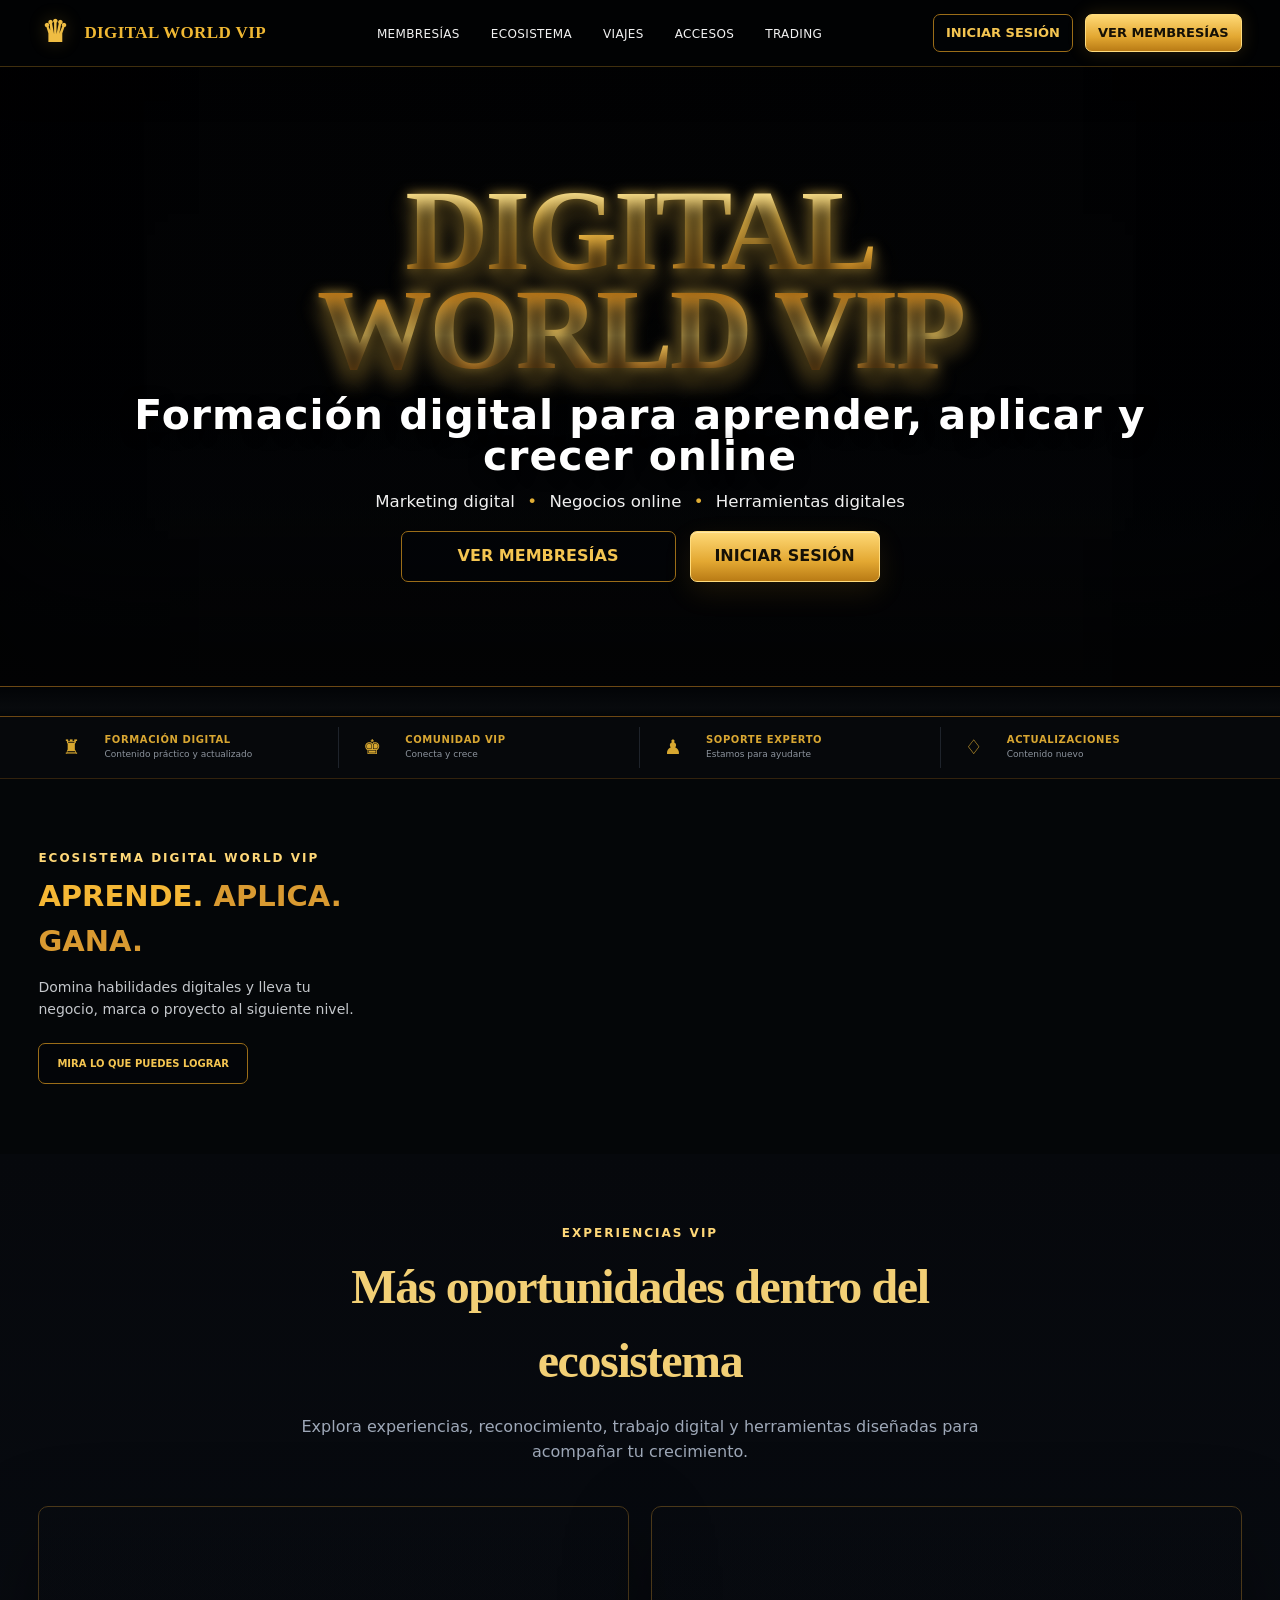
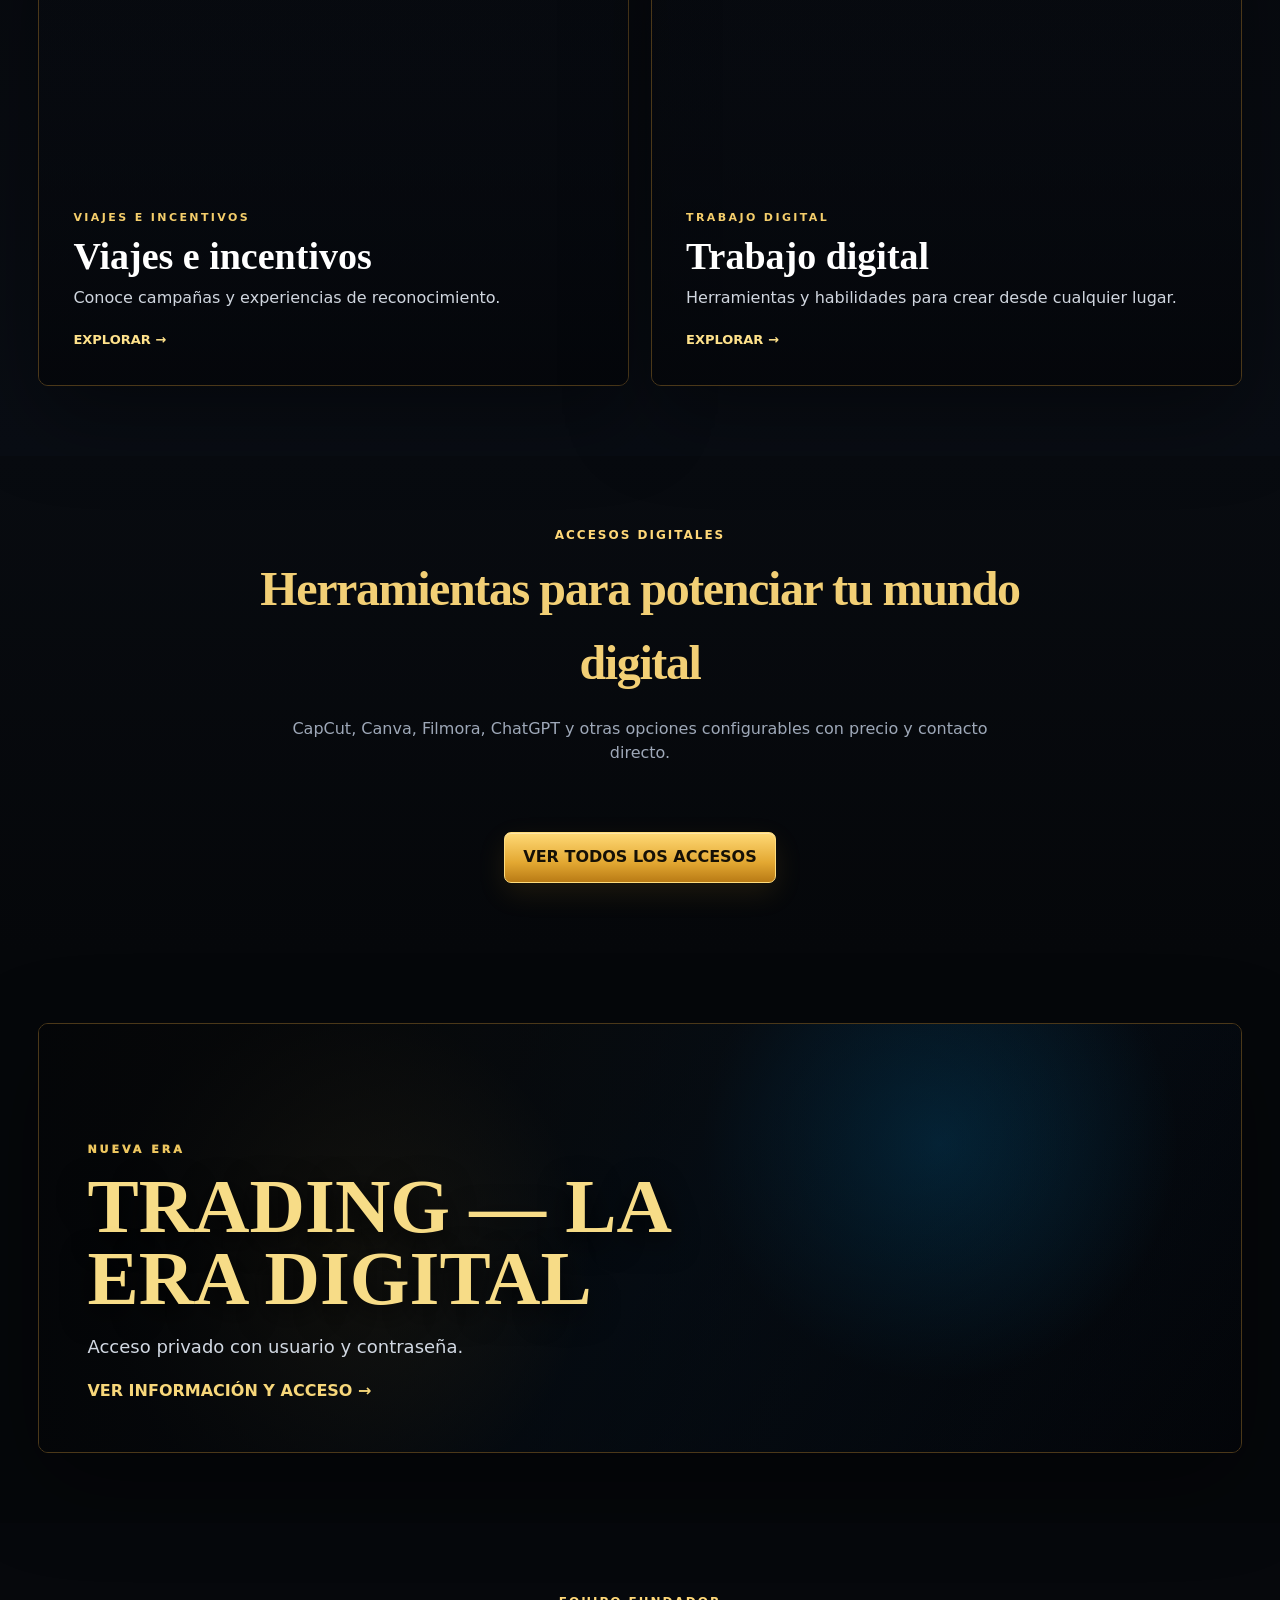
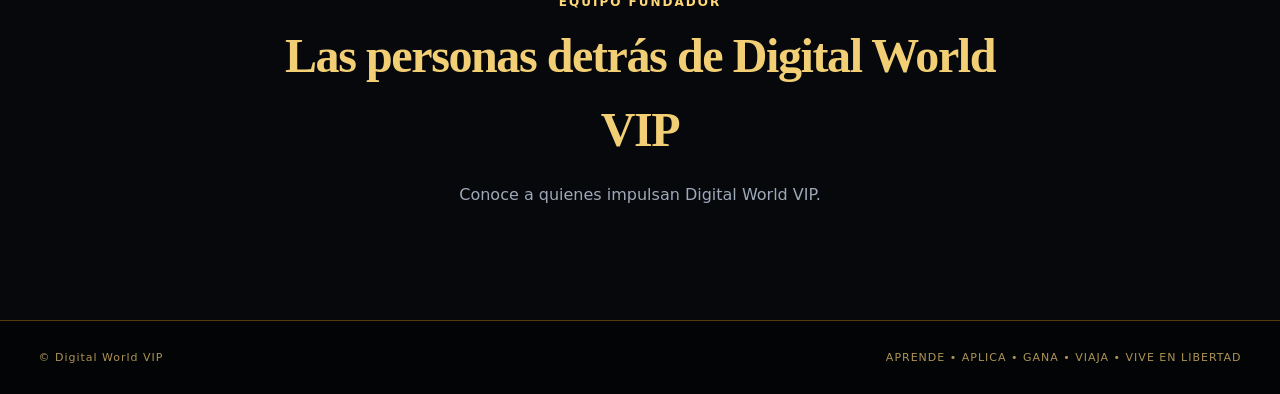
==== commit 5ffccabf: "Add files via upload SEO y apariencia editable" ====
--- a/index.html
+++ b/index.html
@@ -3,11 +3,43 @@
 <head>
   <meta charset="utf-8">
   <meta name="viewport" content="width=device-width,initial-scale=1">
-  <title>Digital World VIP | Academia Premium</title>
-  <meta name="description" content="Academia premium de productos digitales, marketing, negocios online y formación digital.">
+  <title>Digital World VIP | Formación digital y negocios online</title>
+  <meta name="description" content="Aprende marketing digital, negocios online y herramientas digitales con membresías, clases, recursos y contenido práctico en Digital World VIP.">
+  <meta name="robots" content="index,follow,max-image-preview:large">
+  <link rel="canonical" href="https://digitalworldvip.online/">
+  <meta property="og:type" content="website">
+  <meta property="og:title" content="Digital World VIP | Formación digital y negocios online">
+  <meta property="og:description" content="Aprende marketing digital, negocios online y herramientas digitales con membresías, clases, recursos y contenido práctico en Digital World VIP.">
+  <meta property="og:url" content="https://digitalworldvip.online/">
+  <meta property="og:site_name" content="Digital World VIP">
+  <meta name="twitter:card" content="summary_large_image">
+  <link rel="preconnect" href="https://fonts.googleapis.com">
+  <link rel="preconnect" href="https://fonts.gstatic.com" crossorigin>
+  <link href="https://fonts.googleapis.com/css2?family=Cinzel:wght@600;700;800&family=Montserrat:wght@600;700;800;900&family=Poppins:wght@600;700;800;900&display=swap" rel="stylesheet">
   <link rel="stylesheet" href="/styles.css">
   <link rel="stylesheet" href="/final-updates.css">
   <script src="/config.js"></script>
+  <script type="application/ld+json">
+  {
+    "@context":"https://schema.org",
+    "@graph":[
+      {
+        "@type":"Organization",
+        "@id":"https://digitalworldvip.online/#organization",
+        "name":"Digital World VIP",
+        "url":"https://digitalworldvip.online/"
+      },
+      {
+        "@type":"WebSite",
+        "@id":"https://digitalworldvip.online/#website",
+        "url":"https://digitalworldvip.online/",
+        "name":"Digital World VIP",
+        "publisher":{"@id":"https://digitalworldvip.online/#organization"},
+        "inLanguage":"es"
+      }
+    ]
+  }
+  </script>
 </head>
 <body class="dwv-premium-home">
 <header class="topbar topbar-premium">
@@ -40,8 +72,8 @@
     <div class="container hero-approved-inner">
       <div class="hero-approved-copy">
         <h1 id="heroMainTitle" class="hero-approved-world hero-approved-full-title">DIGITAL WORLD VIP</h1>
-        <h2 class="hero-approved-slogan" id="heroSlogan">TU MEJOR ALIADO</h2>
-        <p class="hero-approved-meta">Conocimiento <span>•</span> Estrategias <span>•</span> Herramientas <span>•</span> Resultados</p>
+        <h2 class="hero-approved-slogan" id="heroSlogan">Formación digital para aprender, aplicar y crecer online</h2>
+        <p class="hero-approved-meta">Marketing digital <span>•</span> Negocios online <span>•</span> Herramientas digitales</p>
         <div class="hero-approved-actions">
           <a class="btn btn-outline-gold" href="#membresias">VER MEMBRESÍAS</a>
           <a class="btn btn-primary" href="/login.html">INICIAR SESIÓN</a>
@@ -51,7 +83,7 @@
   </section>
   <section class="membership-stage" id="membresias"><div class="container"><div class="plans approved-plans" id="plans"></div></div></section>
   <section class="premium-benefit-strip"><div class="container premium-benefit-grid">
-    <div><span>♜</span><b>PLATAFORMA PREMIUM</b><small>Contenido de alto valor</small></div>
+    <div><span>♜</span><b>FORMACIÓN DIGITAL</b><small>Contenido práctico y actualizado</small></div>
     <div><span>♚</span><b>COMUNIDAD VIP</b><small>Conecta y crece</small></div>
     <div><span>♟</span><b>SOPORTE EXPERTO</b><small>Estamos para ayudarte</small></div>
     <div><span>♢</span><b>ACTUALIZACIONES</b><small>Contenido nuevo</small></div>
@@ -67,11 +99,12 @@
       <a id="lifestylePromo" class="explore-card explore-work" href="/estilo-vida.html"><div class="explore-bg" id="lifestylePromoBg"></div><div class="explore-overlay"></div><div class="explore-content"><span>TRABAJO DIGITAL</span><h3 id="lifestylePromoTitle">Trabajo digital</h3><p id="lifestylePromoText">Herramientas y habilidades para crear desde cualquier lugar.</p><b>EXPLORAR →</b></div></a>
     </div>
   </div></section>
-  <section class="section digital-access-home" id="accesos"><div class="container"><div class="section-title"><div class="eyebrow">ACCESOS DIGITALES</div><h2>Herramientas premium para tu mundo digital</h2><p>CapCut, Canva, Filmora, ChatGPT y otras ofertas configurables con precio y contacto directo.</p></div><div id="digitalOffersPreview" class="offer-preview-grid"></div><div class="center-action"><a class="btn btn-primary" href="/ofertas.html">VER TODOS LOS ACCESOS</a></div></div></section>
+  <section class="section digital-access-home" id="accesos"><div class="container"><div class="section-title"><div class="eyebrow">ACCESOS DIGITALES</div><h2>Herramientas para potenciar tu mundo digital</h2><p>CapCut, Canva, Filmora, ChatGPT y otras opciones configurables con precio y contacto directo.</p></div><div id="digitalOffersPreview" class="offer-preview-grid"></div><div class="center-action"><a class="btn btn-primary" href="/ofertas.html">VER TODOS LOS ACCESOS</a></div></div></section>
   <section class="section trading-home-section" id="trading"><div class="container"><a id="tradingPromoHome" class="trading-home-card" href="/trading.html"><div id="tradingHomeBg" class="trading-home-bg"></div><div class="trading-home-overlay"></div><div class="trading-home-content"><span id="tradingHomeEyebrow">NUEVA ERA</span><h2 id="tradingHomeTitle">TRADING — LA ERA DIGITAL</h2><p id="tradingHomeText">Acceso privado con usuario y contraseña.</p><b>VER INFORMACIÓN Y ACCESO →</b></div></a></div></section>
-  <section class="section founders-section" id="fundadores"><div class="container"><div class="section-title"><div class="eyebrow">EQUIPO FUNDADOR</div><h2>Las personas detrás de Digital World VIP</h2><p>Conoce a quienes impulsan la academia.</p></div><div class="founders founders-two" id="founders"></div></div></section>
+  <section class="section founders-section" id="fundadores"><div class="container"><div class="section-title"><div class="eyebrow">EQUIPO FUNDADOR</div><h2>Las personas detrás de Digital World VIP</h2><p>Conoce a quienes impulsan Digital World VIP.</p></div><div class="founders founders-two" id="founders"></div></div></section>
 </main>
 <footer id="contacto" class="footer footer-premium"><div class="container footer-row"><span>© <span id="year"></span> <span id="footerBrand">Digital World VIP</span></span><span>APRENDE • APLICA • GANA • VIAJA • VIVE EN LIBERTAD</span></div></footer>
 <script type="module" src="/js/home.js"></script>
+<script type="module" src="/js/seo-public.js"></script>
 </body>
-</html>
+</html>
